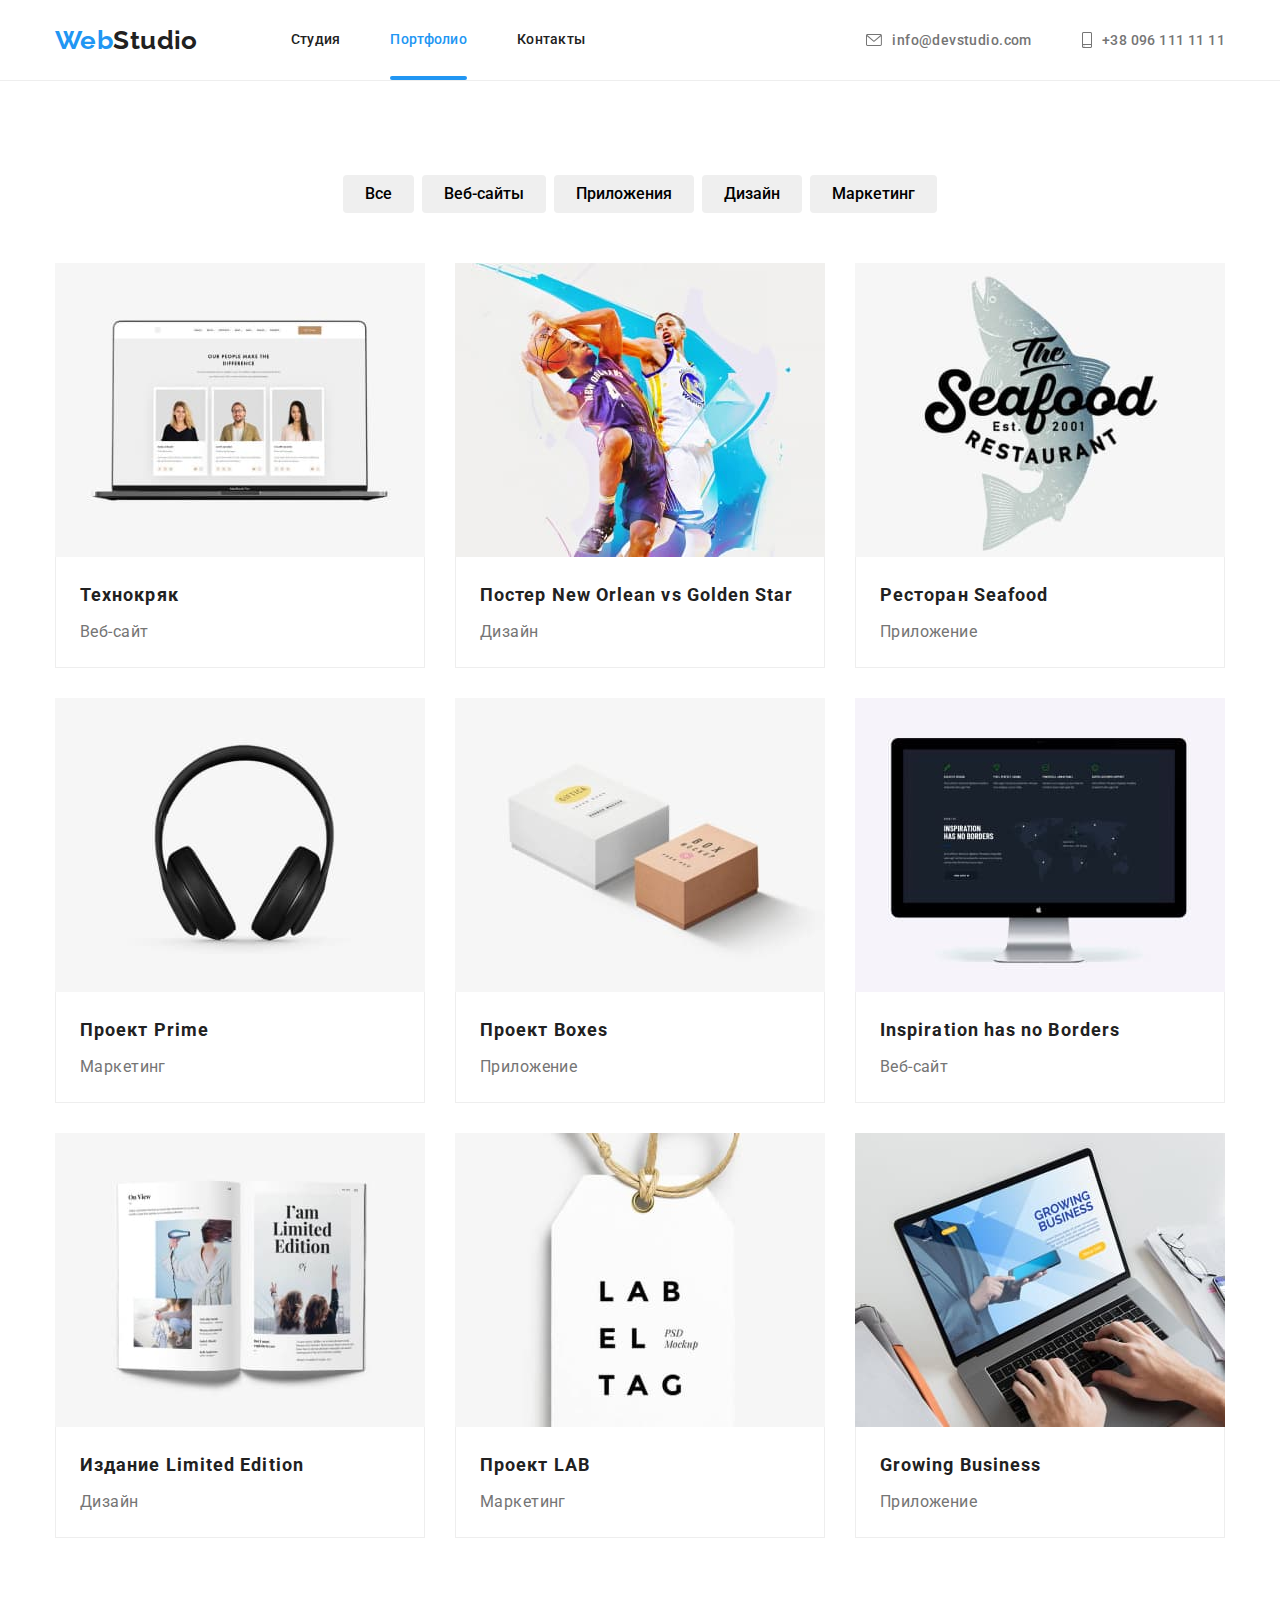
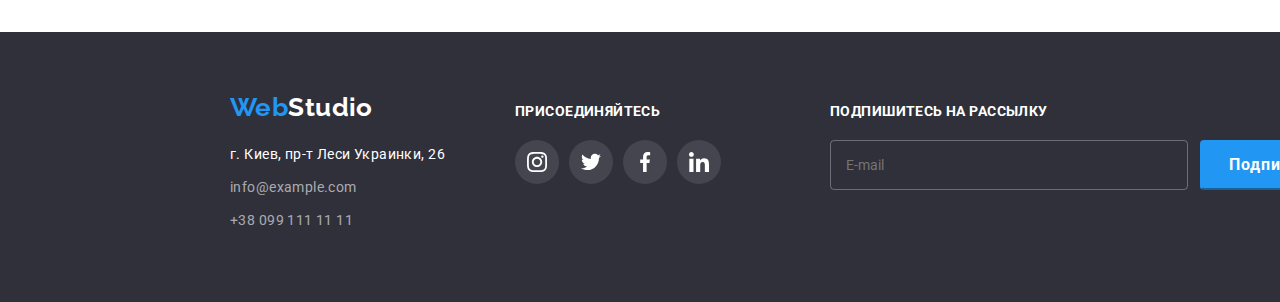
==== portfolio.html @ 6d7db330 "final version" ====
<!DOCTYPE html>
<html lang="ru">
<head>
    <meta charset="UTF-8">
    <meta http-equiv="X-UA-Compatible" content="IE=edge">
    <meta name="viewport" content="width=device-width, initial-scale=1.0">
    <link rel="preconnect" href="https://fonts.googleapis.com">
    <link rel="preconnect" href="https://fonts.gstatic.com" crossorigin>
    <link href="https://fonts.googleapis.com/css2?family=Raleway:wght@700&family=Roboto:wght@400;500;700;900&display=swap" rel="stylesheet">
    <title>Студия</title>
    <link rel="stylesheet" href="https://cdnjs.cloudflare.com/ajax/libs/modern-normalize/1.1.0/modern-normalize.css">
    <link rel="stylesheet" href="./css/styles.css"/>
</head>
<body>

    <header class="header">
        <div class="container">
            <a href="/" class="header-logo">Web<span class="header-logo2">Studio</span></a>
        <nav class="header-nav">
            <ul class="header-nav-list list">
                <li class="header-nav-item"><a href="./index.html" class="header-nav-link link">Студия</a></li>
                <li class="header-nav-item"><a href="./portfolio.html" class="header-nav-link link current">Портфолио</a></li>
                <li class="header-nav-item"><a href="" class="header-nav-link link">Контакты</a></li>
            </ul>
        </nav>

        <ul class="header-list list">
            <li class="header-contact-item"><a href="mailto:info@devstudio.com" class="header-contact link">
                <svg width="16" height="12" class="header-icon">
                    <use href="./images/symbol-defs.svg#icon-envelope"></use>
                </svg>
                info@devstudio.com</a></li>
            <li class="header-contact-item"><a href="tel:+380961111111" class="header-contact link">
                <svg width="10" height="16" class="header-icon">
                    <use href="./images/symbol-defs.svg#icon-smartphone"></use>
                </svg>
                +38 096 111 11 11</a></li>
        </ul>
    </div>
    </header>

    <main>
    <section class="portfolio section">
        <div class="container">
        <h1 class="visually-hidden">Наши работы</h1>
        <ul class="portfolio-list-btn list">
            <li class="portfolio-btn-list"><button type="button" class="portfolio-btn-item btn">Все</button></li>
            <li class="portfolio-btn-list"><button type="button" class="portfolio-btn-item btn">Веб-сайты</button></li>
            <li class="portfolio-btn-list"><button type="button" class="portfolio-btn-item btn">Приложения</button></li>
            <li class="portfolio-btn-list"><button type="button" class="portfolio-btn-item btn">Дизайн</button></li>
            <li class="portfolio-btn-list"><button type="button" class="portfolio-btn-item btn">Маркетинг</button></li>
        </ul>
        <ul class="portfolio-list-projects list">
            <li class="portfolio-item">
                <a href="" class="portfolio-link">
                    <div class="portfolio-img-wrap">
                    <img src="./images/portfolio1.jpg" alt="Экран проэкта Технокряк">
                    <div class="portfolio-overlay">
                        <p class="portfolio-overlay-content">Ресурс предлагает комплексные предложения с разным уровнем функционала и сервисов. Все это позволит посетителю получить исчерпывающие сведения о компании или частном лице.</p>
                    </div>
                    </div>
                    <div class="portfolio-description">
                    <h2 class="portfolio-list-title">Технокряк</h2>
                    <p class="portfolio-list-text">Веб-сайт</p>
                    </div>
                </a>
            </li>
            <li class="portfolio-item">
                <a href="" class="portfolio-link">
                    <div class="portfolio-img-wrap">
                    <img src="./images/portfolio2.jpg" alt="Постер">
                    <div class="portfolio-overlay">
                        <p class="portfolio-overlay-content">Ресурс предлагает комплексные предложения с разным уровнем функционала и сервисов. Все это позволит посетителю получить исчерпывающие сведения о компании или частном лице.</p>
                    </div>
                    </div>
                    <div class="portfolio-description">
                    <h2 class="portfolio-list-title">Постер New Orlean vs Golden Star</h2>
                    <p class="portfolio-list-text">Дизайн</p>
                    </div>
                </a>
            </li>
            <li class="portfolio-item">
                <a href="" class="portfolio-link">
                    <div class="portfolio-img-wrap">
                    <img src="./images/portfolio3.jpg" alt="Лого ресторана SeaFood">
                    <div class="portfolio-overlay">
                        <p class="portfolio-overlay-content">Ресурс предлагает комплексные предложения с разным уровнем функционала и сервисов. Все это позволит посетителю получить исчерпывающие сведения о компании или частном лице.</p>
                    </div>
                    </div>
                    <div class="portfolio-description">
                    <h2 class="portfolio-list-title">Ресторан Seafood</h2>
                    <p class="portfolio-list-text">Приложение</p>
                    </div>
                </a>
            </li>
            <li class="portfolio-item">
                <a href="" class="portfolio-link">
                    <div class="portfolio-img-wrap">
                    <img src="./images/portfolio4.jpg" alt="Лого проэкта Prime">
                    <div class="portfolio-overlay">
                        <p class="portfolio-overlay-content">Ресурс предлагает комплексные предложения с разным уровнем функционала и сервисов. Все это позволит посетителю получить исчерпывающие сведения о компании или частном лице.</p>
                    </div>
                    </div>
                    <div class="portfolio-description">
                    <h2 class="portfolio-list-title">Проект Prime</h2>
                    <p class="portfolio-list-text">Маркетинг</p>
                    </div>
                </a>
            </li>
            <li class="portfolio-item">
                <a href="" class="portfolio-link">
                    <div class="portfolio-img-wrap">
                    <img src="./images/portfolio5.jpg" alt="Лого проэкта Boxes">
                    <div class="portfolio-overlay">
                        <p class="portfolio-overlay-content">Ресурс предлагает комплексные предложения с разным уровнем функционала и сервисов. Все это позволит посетителю получить исчерпывающие сведения о компании или частном лице.</p>
                    </div>
                    </div>
                    <div class="portfolio-description">
                    <h2 class="portfolio-list-title">Проект Boxes</h2>
                    <p class="portfolio-list-text">Приложение</p>
                    </div>
                </a>
            </li>
            <li class="portfolio-item">
                <a href="" class="portfolio-link">
                    <div class="portfolio-img-wrap">
                    <img src="./images/portfolio6.jpg" alt="Экран сайта">
                    <div class="portfolio-overlay">
                        <p class="portfolio-overlay-content">Ресурс предлагает комплексные предложения с разным уровнем функционала и сервисов. Все это позволит посетителю получить исчерпывающие сведения о компании или частном лице.</p>
                    </div>
                    </div>
                    <div class="portfolio-description">
                    <h2 class="portfolio-list-title">Inspiration has no Borders</h2>
                    <p class="portfolio-list-text">Веб-сайт</p>
                    </div>
                </a>
            </li>
            <li class="portfolio-item">
                <a href="" class="portfolio-link">
                    <div class="portfolio-img-wrap">
                    <img src="./images/portfolio7.jpg" alt="Странийы журнала">
                    <div class="portfolio-overlay">
                        <p class="portfolio-overlay-content">Ресурс предлагает комплексные предложения с разным уровнем функционала и сервисов. Все это позволит посетителю получить исчерпывающие сведения о компании или частном лице.</p>
                    </div>
                    </div>
                    <div class="portfolio-description">
                    <h2 class="portfolio-list-title">Издание Limited Edition</h2>
                    <p class="portfolio-list-text">Дизайн</p>
                    </div>
                </a>
            </li>
            <li class="portfolio-item">
                <a href="" class="portfolio-link">
                    <div class="portfolio-img-wrap">
                    <img src="./images/portfolio8.jpg" alt="Лого проэкта LAB">
                    <div class="portfolio-overlay">
                        <p class="portfolio-overlay-content">Ресурс предлагает комплексные предложения с разным уровнем функционала и сервисов. Все это позволит посетителю получить исчерпывающие сведения о компании или частном лице.</p>
                    </div>
                    </div>
                    <div class="portfolio-description">
                    <h2 class="portfolio-list-title">Проект LAB</h2>
                    <p class="portfolio-list-text">Маркетинг</p>
                    </div>
                </a>
            </li>
            <li class="portfolio-item">
                <a href="" class="portfolio-link">
                    <div class="portfolio-img-wrap">
                    <img src="./images/portfolio9.jpg" alt="Экран приложения">
                    <div class="portfolio-overlay">
                        <p class="portfolio-overlay-content">Ресурс предлагает комплексные предложения с разным уровнем функционала и сервисов. Все это позволит посетителю получить исчерпывающие сведения о компании или частном лице.</p>
                    </div>
                    </div>
                    <div class="portfolio-description">
                    <h2 class="portfolio-list-title">Growing Business</h2>
                    <p class="portfolio-list-text">Приложение</p>
                    </div>
                </a>
            </li>
        </ul>
        </div>
    </section>
       
    </main>
    <footer class="footer">
        <div class="container footer-wrap">
            <div>
            <a href="/" class="footer-logo">Web<span class="footer-logo2">Studio</span></a>
            <address>
                <ul class="footer-list list">
                    <li class="footer-item"><a href="https://goo.gl/maps/zTZSHsierRrtgQWT7" target="_blank" rel="noopener noindex nofollow" class="footer-link address">г. Киев, пр-т Леси Украинки, 26 </a></li>
                    <li class="footer-item contact"><a href="mailto:info@example.com" class="footer-link contact">info@example.com</a></li>
                    <li class="footer-item"><a href="tel:+380991111111" class="footer-link contact">+38 099 111 11 11</a></li>
                </ul>
            </address>
            </div>

            <div class="footer-social">
            <p class="footer-title h3">Присоединяйтесь</p>
            <ul class="footer-socmed-list list ">
                <li class="footer-socmed-list-item"><a href="" class="footer-socmed-item socmed-item">
                    <svg class="socmed-icon">
                        <use href="./images/symbol-defs.svg#icon-instagram"></use>
                    </svg>
                </a></li>
                <li class="footer-socmed-list-item"><a href="" class="footer-socmed-item socmed-item">
                    <svg class="socmed-icon">
                        <use href="./images/symbol-defs.svg#icon-twitter"></use>
                    </svg>
                </a></li>
                <li class="footer-socmed-list-item"><a href="" class="footer-socmed-item socmed-item">
                    <svg class="socmed-icon">
                        <use href="./images/symbol-defs.svg#icon-facebook"></use>
                    </svg>
                </a></li>
                <li class="footer-socmed-list-item"><a href="" class="footer-socmed-item socmed-item">
                    <svg class="socmed-icon">
                        <use href="./images/symbol-defs.svg#icon-linkedin"></use>
                    </svg>
                </a></li>    
                </ul>    
            </div>

            <div class="subscription">
            <p class="footer-title h3">Подпишитесь на рассылку</p>
            <form class="subscription-form">
                <input type="email" name="user-email" placeholder="E-mail" class="user-email-inp" >
                <button type="submit" class="calltoaction-btn subscribe-btn">Подписаться
                <svg class="sub-svg"> 
                    <use href="./images/symbol-defs.svg#icon-send"></use>
                </svg>
                </button>
            </form>
            </div>
        </div>

    </footer>
</body>
</html>
---- css/styles.css ----
:root {
    --maintext-color:#212121;
    --secondtext-color:#757575;
    --accent-color:#2196F3;
    --light-text-color:#FFFFFF;
    --background-dark-color:#2F303A;
    --background-medium-color:#F5F4FA;
    --background-light-color:#E5E5E5;
    --background-main-color:#FFFFFF;
    --typical-margin:30px;
    --typical-padding:94px;
    --transition-duration:250ms;
    --transition-function: cubic-bezier(0.4, 0, 0.2, 1);

}
body{
    /* display: block; */
    font-family: Roboto, sans-serif;
    color:var(--maintext-color);
    font-size: 14px;
    letter-spacing: 0.03em;
    background: var(--background-main-color);
    }

    a {
        text-decoration:none;
    }
    h1, h2, h3, h4, p, ul {
        margin: 0;
        padding-left: 0;
    }

    img{
        display: block;
        max-width: 100%;
        height: auto;
    }

    textarea {
        resize: none;
    }

    .section {
    padding-bottom:var(--typical-padding);
    padding-top:var(--typical-padding);   

    }
    .container{
        width: 1200px;
        padding-left: 15px;
        /* border: 1px solid black; */
        padding-right: 15px;
        margin: 0 auto;
        /* display: block; */
    }

    .btn{
        font-family: inherit;
        text-align: center;
        cursor: pointer;
        border: transparent;
        border-radius: 4px;
        /* transition: background var(--transition-duration) var(--transition-function); */
        }
        
        .btn:hover,
        .btn:focus {
            background:var(--accent-color);
            color:var(--light-text-color);
            box-shadow: 0px 3px 1px rgba(0, 0, 0, 0.1), 0px 1px 2px rgba(0, 0, 0, 0.08), 0px 2px 2px rgba(0, 0, 0, 0.12);
        }
            
        *:hover{
            transition: background var(--transition-duration) var(--transition-function), color var(--transition-duration) var(--transition-function),
            box-shadow var(--transition-duration) var(--transition-function);
        }
/* -----------------------------------------HEADER------------------------------------------------------ */
.header {
/* max-width: 1600px;
height:80px;
padding-top: 24px;
padding-bottom: 25px; */
border-bottom: 1px solid #EEEEEE;

    
        }
        
.header .container{
    display: flex;
    align-items: center;
    }

    .header-nav-item {

        
    }
.header-nav-item:not(:last-child){
    margin-right: 50px;
}

/* .header-nav-link:hover  */
.header-nav-link.current::after{
content: "";
position: absolute;
bottom: 0;
display: block;
width: 100%;
height: 4px;
background-color: var(--accent-color);
border-radius: 2px;
    /* position: absolute;
    content: "";
    display: block;
background-image: url("../images/hover.svg");
background-repeat: no-repeat;
background-size: 100%;
height: 4px;
width: 100%;
margin-top: 28px; */
}

.header-contact-item:not(:last-child){
    margin-right: 50px;
}

.header-logo {
font-family: 'Raleway';
font-weight: 700;
font-size: 26px;
line-height: 1.19;
color: var(--accent-color);
}
.header-logo2 {
    color: var(--maintext-color);  
    margin-right: 93px;  
    }
.header-nav-list{
display: flex;
font-weight: 500;
line-height: 1.14;
letter-spacing: 0.02em;

}


.header-nav-link {
    color: var(--maintext-color);
    display: block;
    position: relative;
    font-weight: 500;
  font-size: 14px;
  line-height: 1.14;
  letter-spacing: 0.02em;
  padding-top: 32px;
  padding-bottom: 32px;
          }

.header-nav-link:hover, 
.header-contact:hover,
.header-nav-link:focus,
.header-contact:focus {
    color: var(--accent-color);
}

.header-nav-link.current{
color:var(--accent-color);
}

.header-list{
    display: flex;
    margin-left: auto;
}

.list{
list-style: none;
}

.header-contact {
display: flex;
align-items: center;
color: var(--secondtext-color);
font-weight: 500;
padding-top: 32px;
padding-bottom: 32px;

}

.header-icon{
    fill: currentColor;
    margin-right: 10px;
}
/* .header-contact::before{
    display: inline-flex;
    content: "";
    background-size: contain;
    background-repeat: no-repeat;
    align-items: center;
    margin-right: 10px;
    height: 30px;
    width: 30px;
} */
  /*  .header-contact-item:nth-child(1)>.header-contact::before{
    //background-image: url("../images/envelope.svg");

} 

.header-contact-item:nth-child(2)>.header-contact::before{
    background-image: url("../images/smartphone.svg");
}  */
/* ---------------------------------------------HERO------------------------------------------- */
.hero {
    background:var(--background-dark-color);
    margin: 0 auto;
    max-width: 1600px;
    background-image: linear-gradient(to right, rgba(47, 48, 58, 0.4),rgba(47, 48, 58, 0.4)), url(../images/hero-img.jpg);
    background-repeat: no-repeat;
    background-size: cover;
    padding: 200px 0;
    }

.hero .container{
    justify-content: center;
    }

.hero-title{
font-weight: 900;
font-size: 44px;
line-height: 1,36;
text-align: center;
letter-spacing: 0.06em;
text-transform: uppercase;
color: var(--light-text-color);
margin-bottom: var(--typical-margin);
}

.calltoaction-btn {
display: flex;
min-width: 200px;
height: 50px;
border-radius: 4px;
background: var(--accent-color);
font-family: inherit;
font-weight: 700;
font-size: 16px;
line-height: 1.88;
letter-spacing: 0.06em;
align-items: center;
justify-content: center;
color: var(--light-text-color);
margin: auto;
border-color: var(--accent-color);

}


.hero-btn:hover{
    background: var(--background-medium-color);
    color: var(--maintext-color);
}
/* -----------------------------------------------ADVANTAGES---------------------------------------------- */

.visually-hidden {
    clip: rect(0 0 0 0);
    clip-path: inset(50%);
    height: 1px;
    overflow: hidden;
    position: absolute;
    white-space: nowrap;
    width: 1px;
    }

.advantages-list{
    display: flex;
}

.advantages-item:not(:first-child){
    margin-left: 30px;
}

.h3{
    font-weight: 700;
    font-size: 14px;
    line-height: 1.14;
    text-transform: uppercase;
    margin-bottom: 10px;
}
.advantages-list-headers{

}

.advantages-list-text{
    max-width: 270px;
line-height: 1.71;
color: var(--secondtext-color);
}

.advantages-icon{
width: 270px;
height: 120px;
margin-bottom: var(--typical-margin);
}

.whatwedo{
    padding-top: 0;
    }

.whatwedo-list{
    display: flex;
}

.whatwedo-item {
    position: relative;
}

.whatwedo-item:not(:first-child) {
    margin-left: var(--typical-margin);
}

.whatwedo-item-title {
    position: absolute;
    display: flex;
    text-align: center;
    
    align-items: center;
    justify-content: center;
    margin-bottom: 0;
    bottom: 0;
    width: 100%;
    height: 70px;
    color: var(--light-text-color);
    background-color: rgba(47, 48, 58, 0.8);
    
}
    
    
.team{
background: var(--background-medium-color);
}

.basic-title{
font-size: 36px;
line-height: 1.17;
text-align: center;
margin-bottom: 50px;
letter-spacing: 0.03em;
}
.team-list{
    display: flex;
    flex-basis: calc((100%-120px)/4);
}

.team-list-item {
background: #FFFFFF;
box-shadow: 0px 1px 3px rgba(0, 0, 0, 0.12), 0px 1px 1px rgba(0, 0, 0, 0.14), 0px 2px 1px rgba(0, 0, 0, 0.2);
border-radius: 0px 0px 4px 4px;
max-width: 270px;

}

.team-list-item:not(:first-child){
margin-left: var(--typical-margin);
}

.team-socmed-list-item:not(:first-child){
margin-left: 10px;
}

.team-description{
    /* margin-bottom: var(--typical-margin); */
    }

.team-desctiption-text{
    padding: 30px 32px;

}
.team-list-photo {
    /* margin-bottom: var(--typical-margin); */
}

.team-list-header{
font-weight: 500;
font-size: 16px;
line-height: 1.19;
text-align: center;
margin-bottom: 10px;
}

.team-list-text{
    font-size: 16px;
    line-height: 1.19;
    text-align: center;
    color:var(--secondtext-color);
    margin-bottom: 16px;
}

.team-socmed-list{
    display: flex;
    /* margin-bottom: 30px; */
}

.socmed-item{
    display: flex;
    height: 44px;
    width: 44px;
    background-position: center;
    border-radius: 50%;
    justify-content: center;
    align-items: center;
    color:#AFB1B8;
        
}
.team-socmed-item{
    background-color: var(--background-main-color);
    
}

.socmed-icon{
    width: 20px;
    height: 20px;
    fill: currentColor;
}
.team-socmed-item:not(:first-child) {
margin-left: 10px;}

.team-socmed-item:hover{
    color: var(--light-text-color);
    background-color: var(--accent-color);
}
/* -----------------------CLIENTS------------------------- */
.clients-list{
display: flex;
}

.clients-item:not(:first-child){
margin-left: var(--typical-margin);
}

.clients-link{
display: flex;
width: 170px;
height: 92px;
border: 1px solid #AFB1B8;
box-sizing: border-box;
border-radius: 4px;
color: #AFB1B8;
justify-content: center;
}


.clients-icon{
align-self: center;    
fill:currentColor;
/* height: 40px; */
}

.clients-link:hover{
    color: var(--accent-color);
    border: 1px solid var(--accent-color);
}

.footer .container{
    display: flex;
    
    }
.footer{
    background: var(--background-dark-color);
    padding: 60px 215px;
 }

.footer-wrap{
    display: flex;
    /* justify-content: space-between; */
    align-items: baseline;
}


.footer-title{
    color: var(--light-text-color);
    margin-bottom: 20px;
    display: block;
}

.footer-item:nth-child(3){
margin-bottom: 0;
}


.user-email-inp {
display: block;
width: 358px;
Height: 50px;
border: 1px solid rgba(255, 255, 255, 0.3);
border-radius: 4px;    
background-color: transparent;
padding: 15px;
color: var(--light-text-color);
}

.footer-social{
    margin-left: 70px;
}
.footer-socmed-list{
    display: flex;
}

.footer-socmed-list-item:not(:first-child){
margin-left: 10px;
}

.footer-socmed-item{
    background-color: rgba(255, 255, 255, 0.1);
color: var(--light-text-color);
}
.footer-socmed-item:hover,
.footer-socmed-item:focus{
background-color: var(--accent-color);
}

.footer-socmed-icon{
 fill: currentColor;
/* background-color: rgba(255, 255, 255, 0.1); */
}

.footer-logo{
font-family: 'Raleway';
display: block;
font-weight: 700;
font-size: 26px;
line-height: 1.19;
color: var(--accent-color);
margin-bottom: 20px;
}
.footer-logo2{
    font-family: 'Raleway';
    font-weight: 700;
    font-size: 26px;
    line-height: 1.19;
    color: var(--background-main-color);    
}

.footer-link {
font-style: normal;
display: block;
font-weight: 400;
line-height: 1.71;
margin-bottom: 9px;
}


.footer-link.address {
color: var(--light-text-color);
}

.footer-link.contact{
color: rgba(255, 255, 255, 0.6);
}

.footer-link:hover,
.footer-link:focus {
color: var(--accent-color);
}

.subscription{
    margin-left: auto;
}
.subscription-form{
display: flex;
align-items: baseline;
}

.subscribe-btn{
    margin-left: 12px;
}

.sub-svg{
    display: inline-block;
    height: 24px;
    width: 24px;
    margin-left: 10px;
    
}
/* .subscribe-btn::after {
    content: '';
    width: 24px;
    height: 24px;
    margin-left: 10px;
    background-image: url("../images/send.svg");
}
 */
.portfolio-list-btn{
    display: flex;
    justify-content: center;
    margin-bottom: 50px;
}

.portfolio-list-projects{
display: flex;
flex-wrap: wrap;
margin-left: -30px;
margin-bottom: -30px;
}

.portfolio-item{
    margin-left: var(--typical-margin);
    margin-bottom: var(--typical-margin);
    flex-basis: calc((100% - 90px) / 3);
    }

.portfolio-item:hover{
    
}   

.portfolio-img-wrap{
    position: relative;
    overflow: hidden;
    /* padding: 63px 24px; */
    }

    .portfolio-overlay-content{
        padding: 63px 24px;
        Font-size: 18px;
        Line-height: 1.56;
        color: var(--light-text-color);
        /* Align: Left */
        /* Vertical align: Top */
        Letter spacing: 3%;
    }
    
.portfolio-overlay {
position: absolute;
background-color: var(--accent-color);
width: 100%;
height: 100%;
transform: translateY(0);
transition: transform var(--transition-duration) var(--transition-function);
}


.portfolio-link:hover .portfolio-overlay{
transform: translateY(-100%);
}

.portfolio-list-title {
font-size: 18px;
line-height: 2;
letter-spacing: 0.06em;
color: var(--maintext-color);
margin-bottom: 4px;
}

.portfolio-list-text{
font-weight: 400;
font-size: 16px;
line-height: 1.88;
color:var(--secondtext-color);
}

.portfolio-description{
    padding: ;
    box-sizing: border-box;
    padding: 20px 24px;
    border-left: 1px solid #EEEEEE;
    border-right: 1px solid #EEEEEE;;
    border-bottom: 1px solid #EEEEEE;;
}
 .portfolio-link{
    text-decoration:none;
    
} 

.portfolio-link:hover{
    display: block;
    box-shadow: 0px 1px 1px rgba(0, 0, 0, 0.12), 0px 4px 4px rgba(0, 0, 0, 0.06), 1px 4px 6px rgba(0, 0, 0, 0.16);
    
}

.portfolio-btn-item {
display: flex;    
height: 38px;
padding: 6px 22px;
font-weight: 500;
font-size: 16px;
line-height: 1.63;
}

.portfolio-btn-list:not(:first-child){
    margin-left: 8px;
}

.backdrop {
    position: fixed;
    top: 0;
    left: 0;
    background-color: rgba(0, 0, 0, 0.2);
    width: 100%;
    height: 100%;
    transition: opacity var(--transition-duration) var(--transition-function), visibility var(--transition-duration) var(--transition-function);
    /* transition: opacity var(--transition-duration) var(--transition-function); */
}


.modal{
padding: 40px;
position: absolute;
top: 50%;
left: 50%;
transform: translate(-50%, -50%);
width: 528px;
min-height: 581px;
background-color: var(--background-main-color);
border-radius: 4px;
}

.application{
    
}

.application-title{
font-weight: 700;
font-size: 20px;
line-height: 1.15;
text-align: center;
letter-spacing: 0.03em;
color: var(--maintext-color);
margin-bottom: 12px;
}

.form-field{
/* outline: 1px solid teal; */
position: relative;
}

.form-field:not(:last-child){
    margin-bottom: 10px;
}

.form-field:nth-child(4) {
    margin-bottom: 20px;
}

.form-field:nth-child(5){
margin-bottom: 30px;}

.application-comment{
outline: none;
display: block;    
width: 100%;
height: 120px;
margin-top: 4px;
border: 1px solid rgba(33, 33, 33, 0.2);
border-radius: 4px;
padding: 12px 16px;
transition: border-color var(--transition-duration) var(--transition-function);
}

.application-input-title{
    display: flex;
    flex-direction: column;
    font-weight: 400;
font-size: 12px;
line-height: 1.17;
letter-spacing: 0.01em;
color: var(--secondtext-color);    
}


.application-input-title:hover .app-svg{
    fill: var(--accent-color);
}

.application-input-title:hover .application-input{
    border-color: var(--accent-color);
}

.form-field:focus-within .app-svg{
    fill: var(--accent-color);
}

.form-field:focus-within > .application-input{
    border-color: var(--accent-color);
}

.application-input:focus-visible{
    border-color: var(--accent-color);
}

.application-input-title:hover .application-comment{
    border-color: var(--accent-color);
    
}

.application-input{
    outline: none;
    margin-top: 4px;
    width: 100%;
    padding: 15px 15px 15px 35px;
    /* height: 40px; */
    border: 1px solid rgba(33, 33, 33, 0.2);
    border-radius: 4px;
    transition: border-color var(--transition-duration) var(--transition-function);
    }

    .application label{
    /* margin-bottom: 4px; */
}

.check-label{
    font-weight: 400;
    font-size: 14px;
    line-height: 1.71;
    letter-spacing: 0.03em;
    color: var(--secondtext-color);
    display: flex;
    align-items: baseline;
    justify-content: center;
}

/* .check-label::before{
    content: '';
    width: 16px;
    height: 15px;
    border: 2px solid var(--maintext-color);
    border-radius: 2px;
    margin-right: 5px;
}

.input-check:checked +.check-label::before{
    background-color: var(--accent-color);
    border-color: var(--accent-color);
    background-image: url('../images/check.svg');
    background-repeat: no-repeat;
    background-position: center;
}
 */
.app-svg{
    position: absolute;
    bottom: 14px;
    left: 15px;
    height: 18px;
    width: 18px;
    fill: var(--maintext-color);
    transition: fill var(--transition-duration) var(--transition-function);
}

.check-label{

}

.check-svg{
    width: 16px;
    height: 15px;
    border: 2px solid var(--maintext-color);
    border-radius: 2px;
    margin-right: 5px;
    fill: transparent;
}

.input-check:checked +.check-label svg{
    background-color: var(--accent-color);
    border-color: var(--accent-color);
    fill: var(--light-text-color);
}

.appl-btn{
    border: none;
}

.backdrop.is-hidden {
    visibility:hidden;
    opacity: 0;
    pointer-events: none;
}

.modal-close-btn {
    position: absolute;
    right: 8px;
    top: 8px;
    width: 30px;
    height: 30px;
    border-radius: 50%;
    border: 1px solid rgba(0, 0, 0, 0.1);
    background-color: transparent;
    padding: 9px 10px;
    /* background-image: url("../images/symbol-defs.svg#icon-close-black"); */

}

.policy-link{
    color: var(--accent-color);
    text-decoration:underline;
}
.modal-close-btn-img {
    position: absolute;
    height: 18px;
    width: 18px;
    top: 50%;
    left: 50%;
    transform: translate(-50%, -50%);
    transition: fill var(--transition-duration) var(--transition-function);
    }

.modal-close-btn-img:hover{
    fill: var(--accent-color);
}
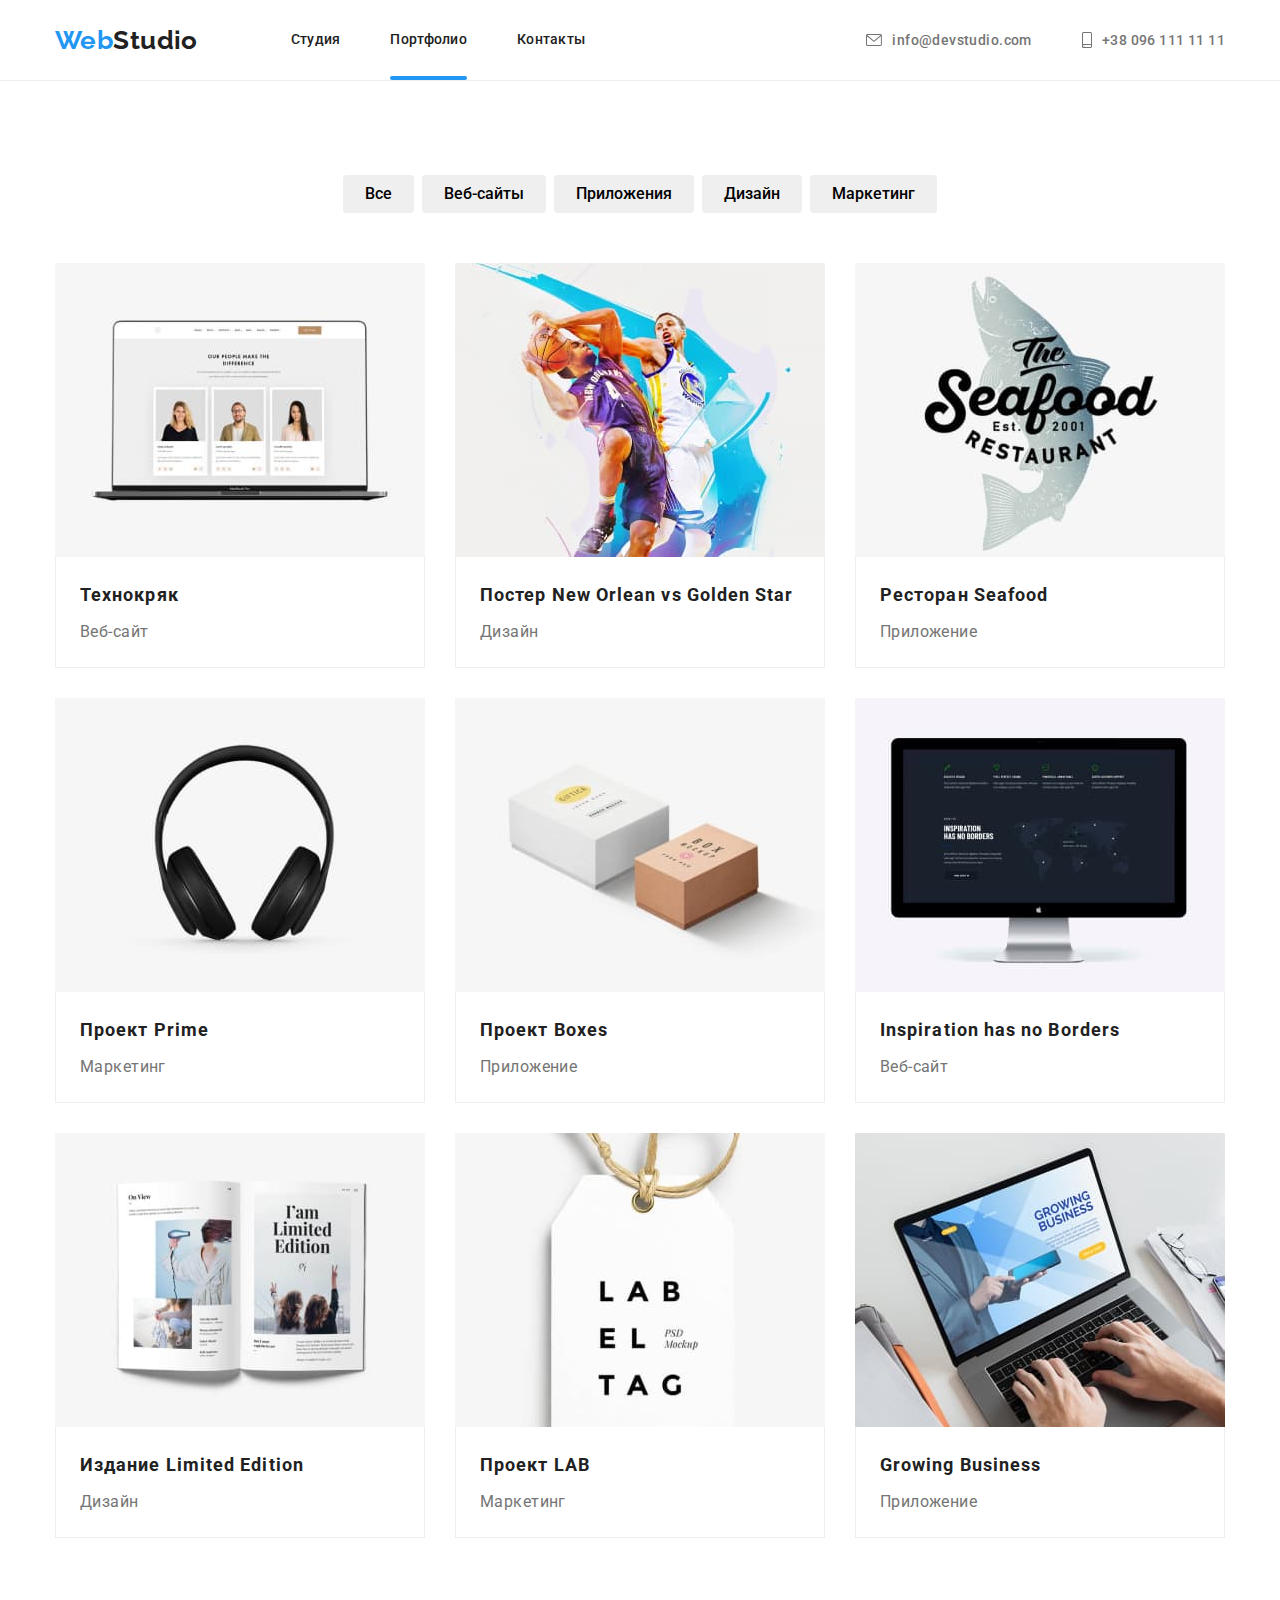
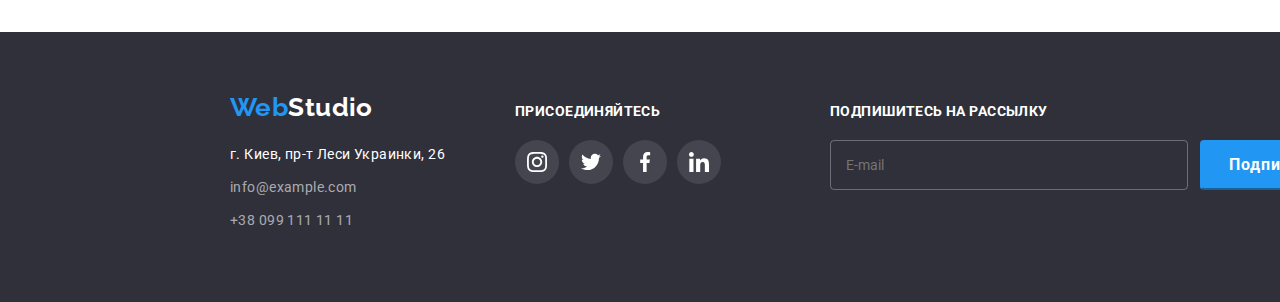
==== commit 366d747c: "bem done" ====
--- a/portfolio.html
+++ b/portfolio.html
@@ -15,23 +15,23 @@
 
     <header class="header">
         <div class="container">
-            <a href="/" class="header-logo">Web<span class="header-logo2">Studio</span></a>
-        <nav class="header-nav">
-            <ul class="header-nav-list list">
-                <li class="header-nav-item"><a href="./index.html" class="header-nav-link link">Студия</a></li>
-                <li class="header-nav-item"><a href="./portfolio.html" class="header-nav-link link current">Портфолио</a></li>
-                <li class="header-nav-item"><a href="" class="header-nav-link link">Контакты</a></li>
+            <a href="/" class="logo-web">Web<span class="logo-studio header__logo-studio">Studio</span></a>
+        <nav>
+            <ul class="header__nav list">
+                <li class="header__nav-item"><a href="./index.html" class="header__nav-link link">Студия</a></li>
+                <li class="header__nav-item"><a href="./portfolio.html" class="header__nav-link link header__nav-link--active">Портфолио</a></li>
+                <li class="header__nav-item"><a href="/" class="header__nav-link link">Контакты</a></li>
             </ul>
         </nav>
 
-        <ul class="header-list list">
-            <li class="header-contact-item"><a href="mailto:info@devstudio.com" class="header-contact link">
-                <svg width="16" height="12" class="header-icon">
+        <ul class="header__contacts list">
+            <li class="header__contact"><a href="mailto:info@devstudio.com" class="header__contact-link link">
+                <svg width="16" height="12" class="header__contact-icon">
                     <use href="./images/symbol-defs.svg#icon-envelope"></use>
                 </svg>
                 info@devstudio.com</a></li>
-            <li class="header-contact-item"><a href="tel:+380961111111" class="header-contact link">
-                <svg width="10" height="16" class="header-icon">
+            <li class="header__contact"><a href="tel:+380961111111" class="header__contact-link link">
+                <svg width="10" height="16" class="header__contact-icon">
                     <use href="./images/symbol-defs.svg#icon-smartphone"></use>
                 </svg>
                 +38 096 111 11 11</a></li>
@@ -182,58 +182,59 @@
     </section>
        
     </main>
-    <footer class="footer">
-        <div class="container footer-wrap">
-            <div>
-            <a href="/" class="footer-logo">Web<span class="footer-logo2">Studio</span></a>
-            <address>
-                <ul class="footer-list list">
-                    <li class="footer-item"><a href="https://goo.gl/maps/zTZSHsierRrtgQWT7" target="_blank" rel="noopener noindex nofollow" class="footer-link address">г. Киев, пр-т Леси Украинки, 26 </a></li>
-                    <li class="footer-item contact"><a href="mailto:info@example.com" class="footer-link contact">info@example.com</a></li>
-                    <li class="footer-item"><a href="tel:+380991111111" class="footer-link contact">+38 099 111 11 11</a></li>
-                </ul>
-            </address>
+
+   <footer class="footer">
+            <div class="container footer__wrap">
+                <div class="footer__contacts">
+                <a href="/" class="logo-web footer__logo-web">Web<span class="logo-studio footer__logo-studio">Studio</span></a>
+                <address>
+                    <ul class="list">
+                        <li class="footer__contact-item"><a href="https://goo.gl/maps/zTZSHsierRrtgQWT7" target="_blank" rel="noopener noindex nofollow" class="footer__contact-link footer__contact-link--address">г. Киев, пр-т Леси Украинки, 26 </a></li>
+                        <li class="footer__contact-item"><a href="mailto:info@example.com" class="footer__contact-link footer__contact-link--contact">info@example.com</a></li>
+                        <li class="footer__contact-item"><a href="tel:+380991111111" class="footer__contact-link footer__contact-link--contact">+38 099 111 11 11</a></li>
+                    </ul>
+                </address>
+                </div>
+
+                <div class="footer__social">
+                <p class="footer__title h3">Присоединяйтесь</p>
+                <ul class="footer__social-list list ">
+                    <li class="footer__social-item"><a href="" class="social-link footer__social-link">
+                        <svg class="social-icon">
+                            <use href="./images/symbol-defs.svg#icon-instagram"></use>
+                        </svg>
+                    </a></li>
+                    <li class="footer__social-item"><a href="" class="social-link footer__social-link">
+                        <svg class="social-icon">
+                            <use href="./images/symbol-defs.svg#icon-twitter"></use>
+                        </svg>
+                    </a></li>
+                    <li class="footer__social-item"><a href="" class="social-link footer__social-link">
+                        <svg class="social-icon">
+                            <use href="./images/symbol-defs.svg#icon-facebook"></use>
+                        </svg>
+                    </a></li>
+                    <li class="footer__social-item"><a href="" class="social-link footer__social-link">
+                        <svg class="social-icon">
+                            <use href="./images/symbol-defs.svg#icon-linkedin"></use>
+                        </svg>
+                    </a></li>    
+                    </ul>    
+                </div>
+
+                <div class="subscription">
+                <p class="footer__title h3">Подпишитесь на рассылку</p>
+                <form class="subscription__form">
+                    <input type="email" name="user-email" placeholder="E-mail" class="subscription__inp" >
+                    <button type="submit" class="calltoaction-btn subscription__btn">Подписаться
+                    <svg class="subscription__svg"> 
+                        <use href="./images/symbol-defs.svg#icon-send"></use>
+                    </svg>
+                    </button>
+                </form>
+                </div>
             </div>
 
-            <div class="footer-social">
-            <p class="footer-title h3">Присоединяйтесь</p>
-            <ul class="footer-socmed-list list ">
-                <li class="footer-socmed-list-item"><a href="" class="footer-socmed-item socmed-item">
-                    <svg class="socmed-icon">
-                        <use href="./images/symbol-defs.svg#icon-instagram"></use>
-                    </svg>
-                </a></li>
-                <li class="footer-socmed-list-item"><a href="" class="footer-socmed-item socmed-item">
-                    <svg class="socmed-icon">
-                        <use href="./images/symbol-defs.svg#icon-twitter"></use>
-                    </svg>
-                </a></li>
-                <li class="footer-socmed-list-item"><a href="" class="footer-socmed-item socmed-item">
-                    <svg class="socmed-icon">
-                        <use href="./images/symbol-defs.svg#icon-facebook"></use>
-                    </svg>
-                </a></li>
-                <li class="footer-socmed-list-item"><a href="" class="footer-socmed-item socmed-item">
-                    <svg class="socmed-icon">
-                        <use href="./images/symbol-defs.svg#icon-linkedin"></use>
-                    </svg>
-                </a></li>    
-                </ul>    
-            </div>
-
-            <div class="subscription">
-            <p class="footer-title h3">Подпишитесь на рассылку</p>
-            <form class="subscription-form">
-                <input type="email" name="user-email" placeholder="E-mail" class="user-email-inp" >
-                <button type="submit" class="calltoaction-btn subscribe-btn">Подписаться
-                <svg class="sub-svg"> 
-                    <use href="./images/symbol-defs.svg#icon-send"></use>
-                </svg>
-                </button>
-            </form>
-            </div>
-        </div>
-
-    </footer>
+        </footer>
 </body>
 </html>--- a/css/styles.css
+++ b/css/styles.css
@@ -91,16 +91,11 @@
     align-items: center;
     }
 
-    .header-nav-item {
-
-        
-    }
-.header-nav-item:not(:last-child){
+.header__nav-item:not(:last-child){
     margin-right: 50px;
 }
 
-/* .header-nav-link:hover  */
-.header-nav-link.current::after{
+.header__nav-link--active::after{
 content: "";
 position: absolute;
 bottom: 0;
@@ -120,22 +115,24 @@
 margin-top: 28px; */
 }
 
-.header-contact-item:not(:last-child){
+.header__contact:not(:last-child){
     margin-right: 50px;
 }
 
-.header-logo {
-font-family: 'Raleway';
-font-weight: 700;
-font-size: 26px;
-line-height: 1.19;
-color: var(--accent-color);
-}
-.header-logo2 {
+.logo-web {
+    display: block;
+    font-family: 'Raleway';
+    font-weight: 700;
+    font-size: 26px;
+    line-height: 1.19;
+    color: var(--accent-color);
+    }
+    
+.header__logo-studio {
     color: var(--maintext-color);  
     margin-right: 93px;  
     }
-.header-nav-list{
+.header__nav{
 display: flex;
 font-weight: 500;
 line-height: 1.14;
@@ -144,7 +141,7 @@
 }
 
 
-.header-nav-link {
+.header__nav-link {
     color: var(--maintext-color);
     display: block;
     position: relative;
@@ -156,18 +153,21 @@
   padding-bottom: 32px;
           }
 
-.header-nav-link:hover, 
-.header-contact:hover,
-.header-nav-link:focus,
-.header-contact:focus {
+.header__nav-link:hover, 
+.header__contact-link:hover,
+.header__nav-link:focus,
+.header__contact-link:focus {
     color: var(--accent-color);
 }
 
-.header-nav-link.current{
+.header__nav-link__active{
+    color:var(--accent-color);    
+}
+/* .header__nav-link.current{
 color:var(--accent-color);
 }
-
-.header-list{
+ */
+.header__contacts {
     display: flex;
     margin-left: auto;
 }
@@ -176,7 +176,7 @@
 list-style: none;
 }
 
-.header-contact {
+.header__contact-link {
 display: flex;
 align-items: center;
 color: var(--secondtext-color);
@@ -186,11 +186,11 @@
 
 }
 
-.header-icon{
+.header__contact-icon{
     fill: currentColor;
     margin-right: 10px;
 }
-/* .header-contact::before{
+/* .header__contact-link::before{
     display: inline-flex;
     content: "";
     background-size: contain;
@@ -200,12 +200,12 @@
     height: 30px;
     width: 30px;
 } */
-  /*  .header-contact-item:nth-child(1)>.header-contact::before{
+  /*  .header-contact:nth-child(1)>.header__contact-link::before{
     //background-image: url("../images/envelope.svg");
 
 } 
 
-.header-contact-item:nth-child(2)>.header-contact::before{
+.header-contact:nth-child(2)>.header__contact-link::before{
     background-image: url("../images/smartphone.svg");
 }  */
 /* ---------------------------------------------HERO------------------------------------------- */
@@ -399,7 +399,7 @@
     /* margin-bottom: 30px; */
 }
 
-.socmed-item{
+.social-link{
     display: flex;
     height: 44px;
     width: 44px;
@@ -415,7 +415,7 @@
     
 }
 
-.socmed-icon{
+.social-icon{
     width: 20px;
     height: 20px;
     fill: currentColor;
@@ -468,25 +468,26 @@
     padding: 60px 215px;
  }
 
-.footer-wrap{
+.footer__wrap{
     display: flex;
     /* justify-content: space-between; */
     align-items: baseline;
 }
 
 
-.footer-title{
+.footer__title{
     color: var(--light-text-color);
     margin-bottom: 20px;
     display: block;
 }
 
-.footer-item:nth-child(3){
+.footer__contact-item:nth-child(3){
 margin-bottom: 0;
 }
 
 
-.user-email-inp {
+.subscription__inp {
+outline: none;
 display: block;
 width: 358px;
 Height: 50px;
@@ -497,23 +498,24 @@
 color: var(--light-text-color);
 }
 
-.footer-social{
+.footer__social{
     margin-left: 70px;
 }
-.footer-socmed-list{
-    display: flex;
-}
-
-.footer-socmed-list-item:not(:first-child){
+.footer__social-list{
+    display: flex;
+}
+
+.footer__social-item:not(:first-child){
 margin-left: 10px;
 }
 
-.footer-socmed-item{
-    background-color: rgba(255, 255, 255, 0.1);
+.footer__social-link{
+background-color: rgba(255, 255, 255, 0.1);
 color: var(--light-text-color);
 }
-.footer-socmed-item:hover,
-.footer-socmed-item:focus{
+
+.footer__social-link:hover,
+.footer__social-link:focus{
 background-color: var(--accent-color);
 }
 
@@ -522,24 +524,15 @@
 /* background-color: rgba(255, 255, 255, 0.1); */
 }
 
-.footer-logo{
-font-family: 'Raleway';
-display: block;
-font-weight: 700;
-font-size: 26px;
-line-height: 1.19;
-color: var(--accent-color);
+.footer__logo-web{
 margin-bottom: 20px;
 }
-.footer-logo2{
-    font-family: 'Raleway';
-    font-weight: 700;
-    font-size: 26px;
-    line-height: 1.19;
+
+.footer__logo-studio{
     color: var(--background-main-color);    
 }
 
-.footer-link {
+.footer__contact-link {
 font-style: normal;
 display: block;
 font-weight: 400;
@@ -548,32 +541,32 @@
 }
 
 
-.footer-link.address {
+.footer__contact-link--address {
 color: var(--light-text-color);
 }
 
-.footer-link.contact{
+.footer__contact-link--contact{
 color: rgba(255, 255, 255, 0.6);
 }
 
-.footer-link:hover,
-.footer-link:focus {
+.footer__contact-link:hover,
+.footer__contact-link:focus {
 color: var(--accent-color);
 }
 
 .subscription{
     margin-left: auto;
 }
-.subscription-form{
+.subscription__form{
 display: flex;
 align-items: baseline;
 }
 
-.subscribe-btn{
+.subscription__btn {
     margin-left: 12px;
 }
 
-.sub-svg{
+.subscription__svg{
     display: inline-block;
     height: 24px;
     width: 24px;
@@ -607,9 +600,6 @@
     flex-basis: calc((100% - 90px) / 3);
     }
 
-.portfolio-item:hover{
-    
-}   
 
 .portfolio-img-wrap{
     position: relative;
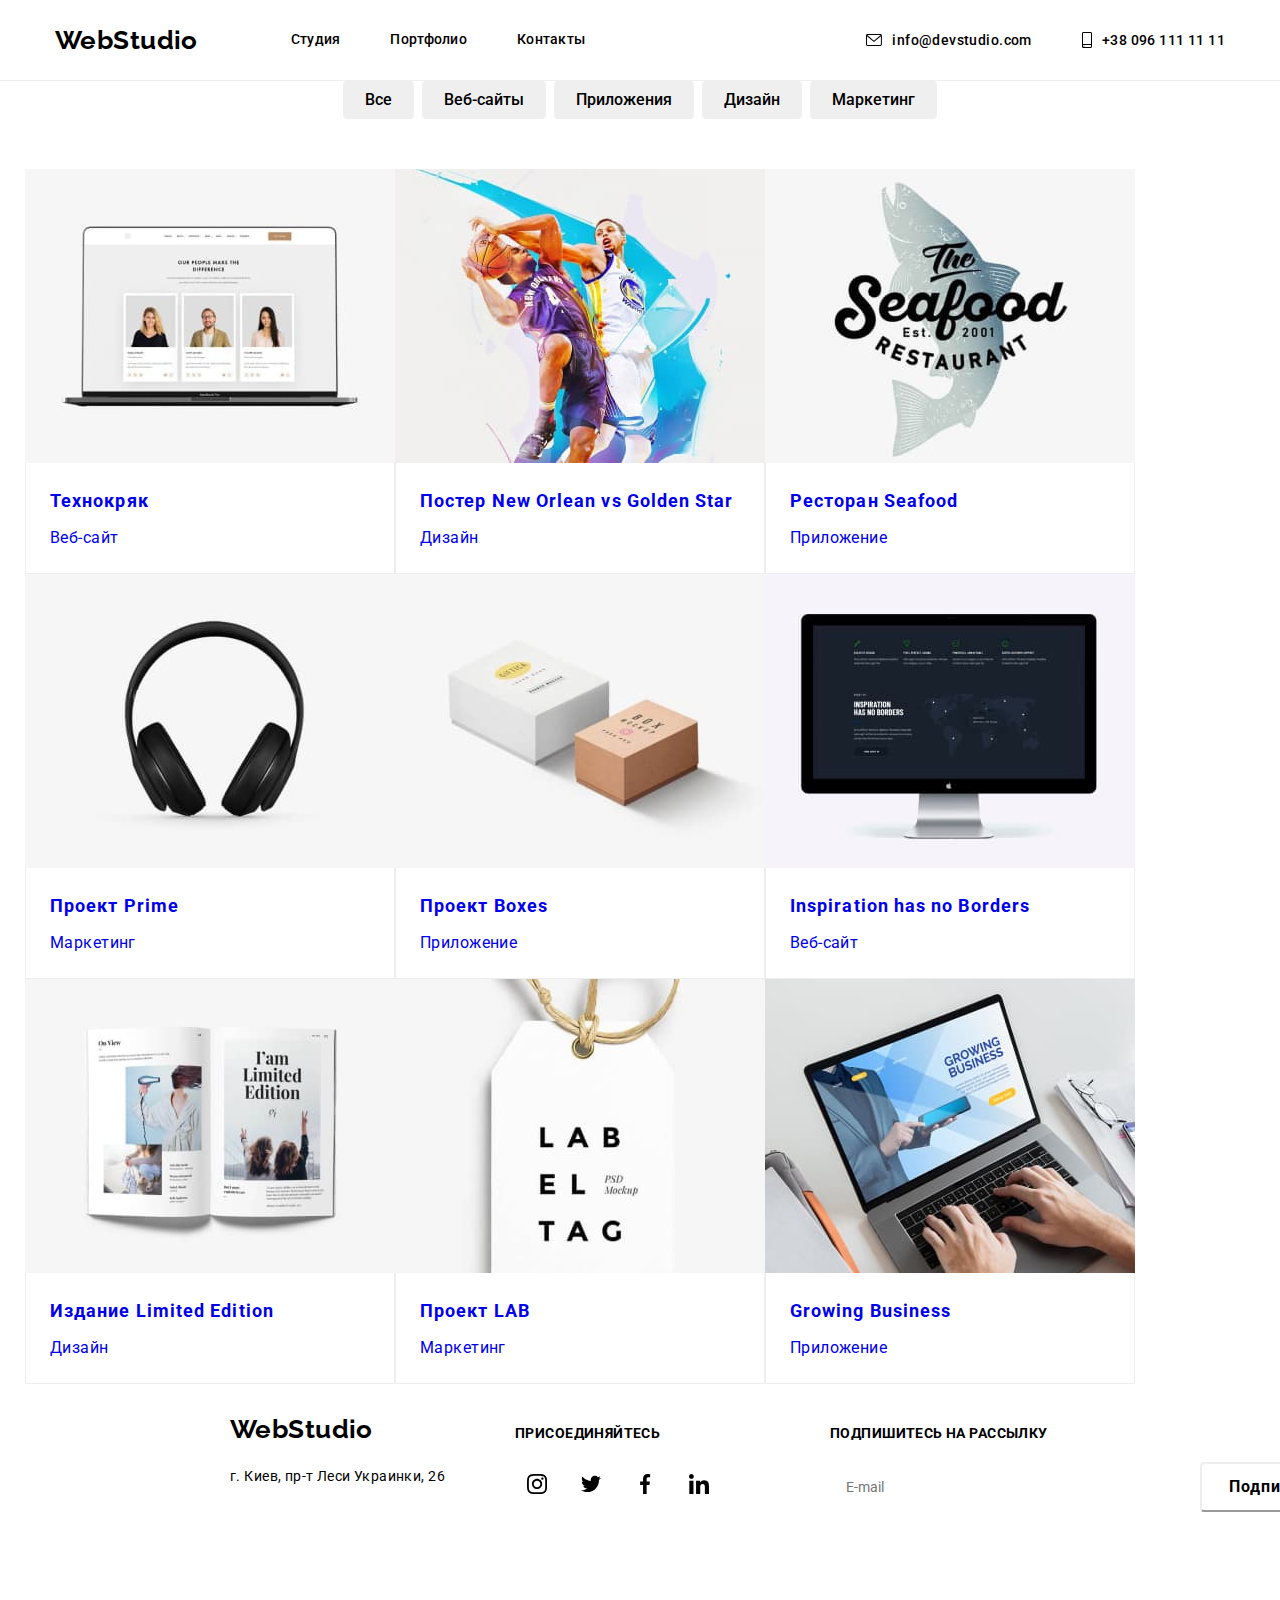
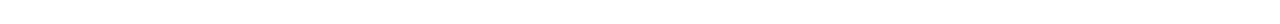
==== commit 4032b096: "1st step saas" ====
--- a/portfolio.html
+++ b/portfolio.html
@@ -10,6 +10,7 @@
     <title>Студия</title>
     <link rel="stylesheet" href="https://cdnjs.cloudflare.com/ajax/libs/modern-normalize/1.1.0/modern-normalize.css">
     <link rel="stylesheet" href="./css/styles.css"/>
+    <link rel="stylesheet" href="./sass/main.min.css">
 </head>
 <body>
 
--- a/css/styles.css
+++ b/css/styles.css
@@ -1,5 +1,4 @@
-   
-:root {
+/* :root {
     --maintext-color:#212121;
     --secondtext-color:#757575;
     --accent-color:#2196F3;
@@ -12,8 +11,25 @@
     --typical-padding:94px;
     --transition-duration:250ms;
     --transition-function: cubic-bezier(0.4, 0, 0.2, 1);
-
-}
+} */
+a {
+    text-decoration:none;
+}
+h1, h2, h3, h4, p, ul {
+    margin: 0;
+    padding-left: 0;
+}
+
+img{
+    display: block;
+    max-width: 100%;
+    height: auto;
+}
+
+textarea {
+    resize: none;
+}
+
 body{
     /* display: block; */
     font-family: Roboto, sans-serif;
@@ -23,23 +39,6 @@
     background: var(--background-main-color);
     }
 
-    a {
-        text-decoration:none;
-    }
-    h1, h2, h3, h4, p, ul {
-        margin: 0;
-        padding-left: 0;
-    }
-
-    img{
-        display: block;
-        max-width: 100%;
-        height: auto;
-    }
-
-    textarea {
-        resize: none;
-    }
 
     .section {
     padding-bottom:var(--typical-padding);
@@ -366,10 +365,6 @@
 margin-left: 10px;
 }
 
-.team-description{
-    /* margin-bottom: var(--typical-margin); */
-    }
-
 .team-desctiption-text{
     padding: 30px 32px;
 
@@ -612,9 +607,7 @@
         Font-size: 18px;
         Line-height: 1.56;
         color: var(--light-text-color);
-        /* Align: Left */
-        /* Vertical align: Top */
-        Letter spacing: 3%;
+        Letter spacing: 0.03;
     }
     
 .portfolio-overlay {
@@ -647,7 +640,7 @@
 }
 
 .portfolio-description{
-    padding: ;
+    padding: 0;
     box-sizing: border-box;
     padding: 20px 24px;
     border-left: 1px solid #EEEEEE;
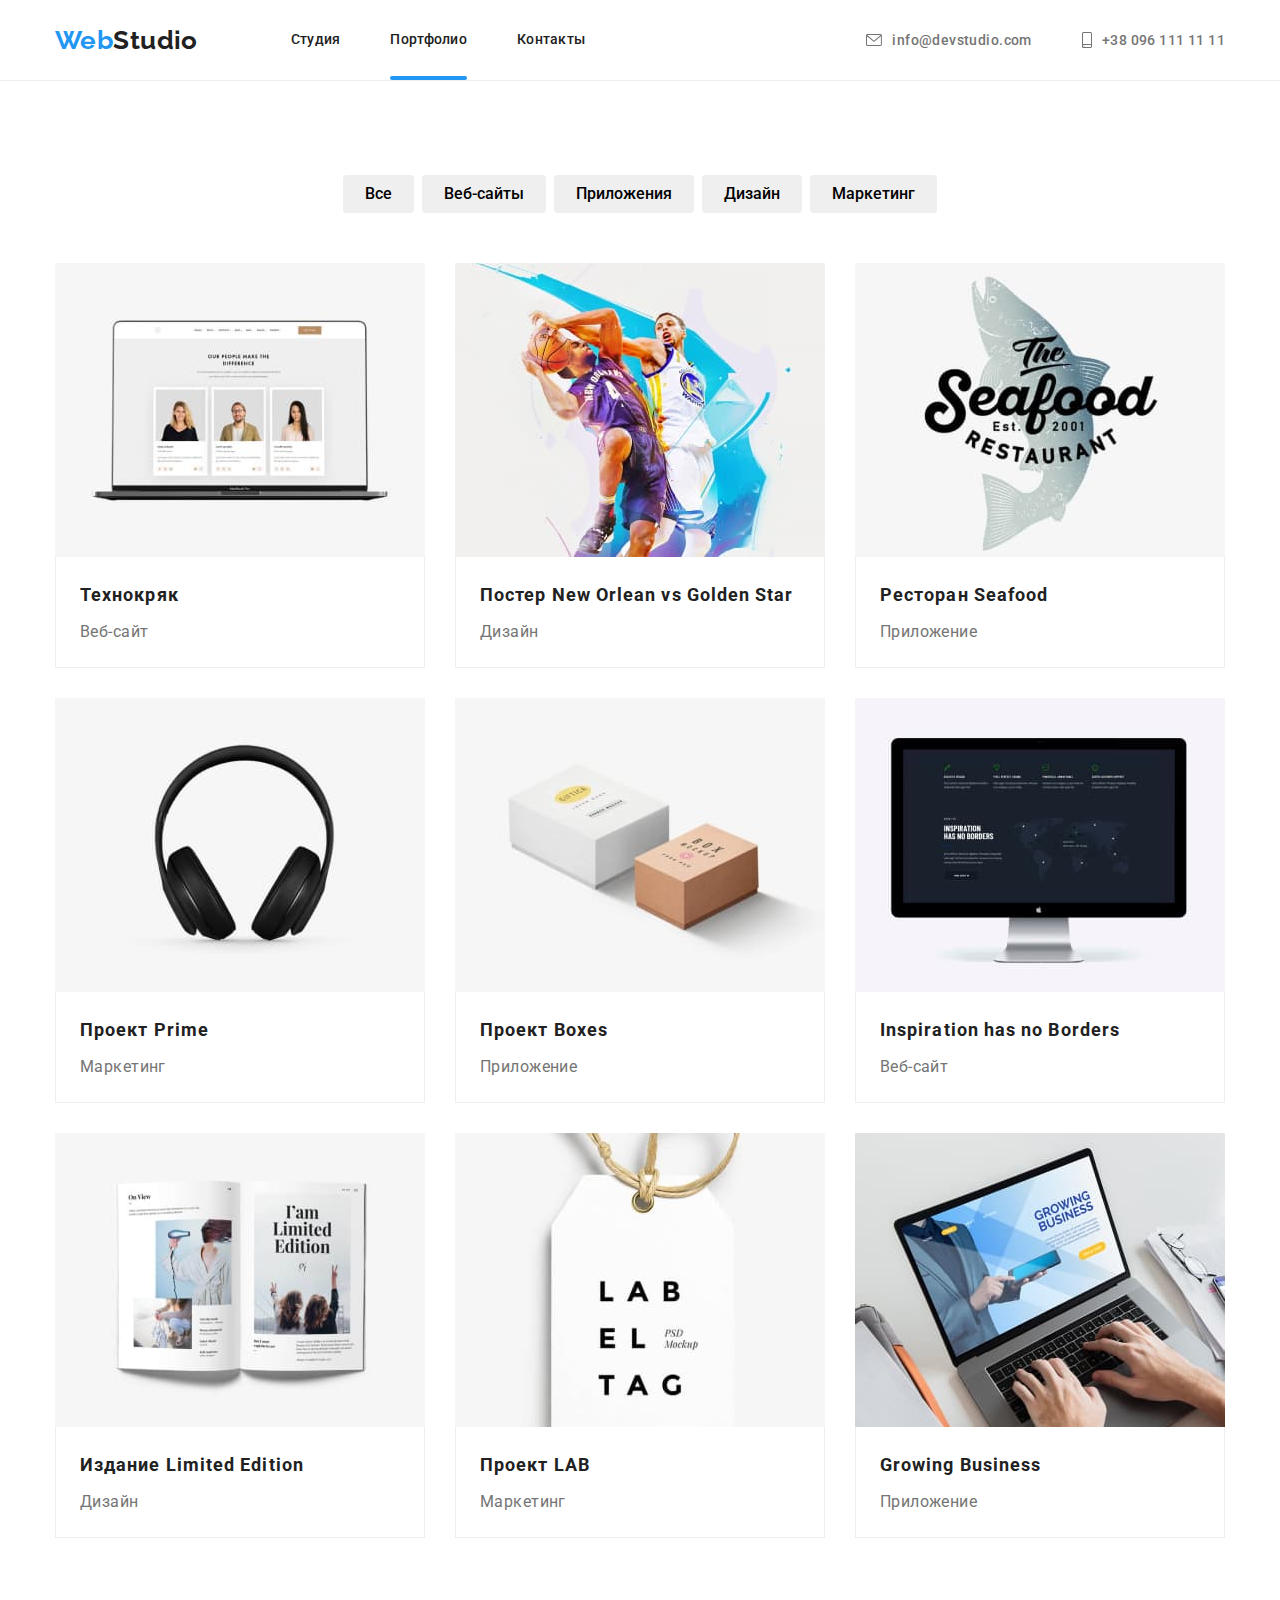
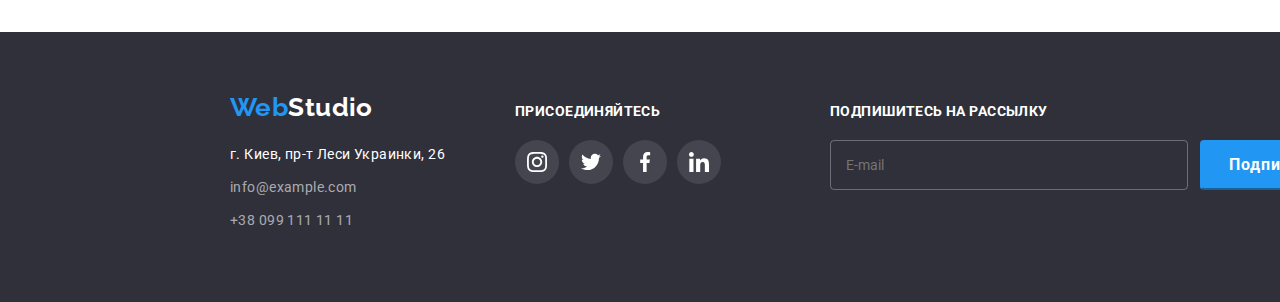
==== commit 9ba14b3e: "done_version1" ====
--- a/portfolio.html
+++ b/portfolio.html
@@ -10,7 +10,7 @@
     <title>Студия</title>
     <link rel="stylesheet" href="https://cdnjs.cloudflare.com/ajax/libs/modern-normalize/1.1.0/modern-normalize.css">
     <link rel="stylesheet" href="./css/styles.css"/>
-    <link rel="stylesheet" href="./sass/main.min.css">
+    <link rel="stylesheet" href="./css/main.min.css">
 </head>
 <body>
 
--- a/css/styles.css
+++ b/css/styles.css
@@ -1,888 +1 @@
-/* :root {
-    --maintext-color:#212121;
-    --secondtext-color:#757575;
-    --accent-color:#2196F3;
-    --light-text-color:#FFFFFF;
-    --background-dark-color:#2F303A;
-    --background-medium-color:#F5F4FA;
-    --background-light-color:#E5E5E5;
-    --background-main-color:#FFFFFF;
-    --typical-margin:30px;
-    --typical-padding:94px;
-    --transition-duration:250ms;
-    --transition-function: cubic-bezier(0.4, 0, 0.2, 1);
-} */
-a {
-    text-decoration:none;
-}
-h1, h2, h3, h4, p, ul {
-    margin: 0;
-    padding-left: 0;
-}
 
-img{
-    display: block;
-    max-width: 100%;
-    height: auto;
-}
-
-textarea {
-    resize: none;
-}
-
-body{
-    /* display: block; */
-    font-family: Roboto, sans-serif;
-    color:var(--maintext-color);
-    font-size: 14px;
-    letter-spacing: 0.03em;
-    background: var(--background-main-color);
-    }
-
-
-    .section {
-    padding-bottom:var(--typical-padding);
-    padding-top:var(--typical-padding);   
-
-    }
-    .container{
-        width: 1200px;
-        padding-left: 15px;
-        /* border: 1px solid black; */
-        padding-right: 15px;
-        margin: 0 auto;
-        /* display: block; */
-    }
-
-    .btn{
-        font-family: inherit;
-        text-align: center;
-        cursor: pointer;
-        border: transparent;
-        border-radius: 4px;
-        /* transition: background var(--transition-duration) var(--transition-function); */
-        }
-        
-        .btn:hover,
-        .btn:focus {
-            background:var(--accent-color);
-            color:var(--light-text-color);
-            box-shadow: 0px 3px 1px rgba(0, 0, 0, 0.1), 0px 1px 2px rgba(0, 0, 0, 0.08), 0px 2px 2px rgba(0, 0, 0, 0.12);
-        }
-            
-        *:hover{
-            transition: background var(--transition-duration) var(--transition-function), color var(--transition-duration) var(--transition-function),
-            box-shadow var(--transition-duration) var(--transition-function);
-        }
-/* -----------------------------------------HEADER------------------------------------------------------ */
-.header {
-/* max-width: 1600px;
-height:80px;
-padding-top: 24px;
-padding-bottom: 25px; */
-border-bottom: 1px solid #EEEEEE;
-
-    
-        }
-        
-.header .container{
-    display: flex;
-    align-items: center;
-    }
-
-.header__nav-item:not(:last-child){
-    margin-right: 50px;
-}
-
-.header__nav-link--active::after{
-content: "";
-position: absolute;
-bottom: 0;
-display: block;
-width: 100%;
-height: 4px;
-background-color: var(--accent-color);
-border-radius: 2px;
-    /* position: absolute;
-    content: "";
-    display: block;
-background-image: url("../images/hover.svg");
-background-repeat: no-repeat;
-background-size: 100%;
-height: 4px;
-width: 100%;
-margin-top: 28px; */
-}
-
-.header__contact:not(:last-child){
-    margin-right: 50px;
-}
-
-.logo-web {
-    display: block;
-    font-family: 'Raleway';
-    font-weight: 700;
-    font-size: 26px;
-    line-height: 1.19;
-    color: var(--accent-color);
-    }
-    
-.header__logo-studio {
-    color: var(--maintext-color);  
-    margin-right: 93px;  
-    }
-.header__nav{
-display: flex;
-font-weight: 500;
-line-height: 1.14;
-letter-spacing: 0.02em;
-
-}
-
-
-.header__nav-link {
-    color: var(--maintext-color);
-    display: block;
-    position: relative;
-    font-weight: 500;
-  font-size: 14px;
-  line-height: 1.14;
-  letter-spacing: 0.02em;
-  padding-top: 32px;
-  padding-bottom: 32px;
-          }
-
-.header__nav-link:hover, 
-.header__contact-link:hover,
-.header__nav-link:focus,
-.header__contact-link:focus {
-    color: var(--accent-color);
-}
-
-.header__nav-link__active{
-    color:var(--accent-color);    
-}
-/* .header__nav-link.current{
-color:var(--accent-color);
-}
- */
-.header__contacts {
-    display: flex;
-    margin-left: auto;
-}
-
-.list{
-list-style: none;
-}
-
-.header__contact-link {
-display: flex;
-align-items: center;
-color: var(--secondtext-color);
-font-weight: 500;
-padding-top: 32px;
-padding-bottom: 32px;
-
-}
-
-.header__contact-icon{
-    fill: currentColor;
-    margin-right: 10px;
-}
-/* .header__contact-link::before{
-    display: inline-flex;
-    content: "";
-    background-size: contain;
-    background-repeat: no-repeat;
-    align-items: center;
-    margin-right: 10px;
-    height: 30px;
-    width: 30px;
-} */
-  /*  .header-contact:nth-child(1)>.header__contact-link::before{
-    //background-image: url("../images/envelope.svg");
-
-} 
-
-.header-contact:nth-child(2)>.header__contact-link::before{
-    background-image: url("../images/smartphone.svg");
-}  */
-/* ---------------------------------------------HERO------------------------------------------- */
-.hero {
-    background:var(--background-dark-color);
-    margin: 0 auto;
-    max-width: 1600px;
-    background-image: linear-gradient(to right, rgba(47, 48, 58, 0.4),rgba(47, 48, 58, 0.4)), url(../images/hero-img.jpg);
-    background-repeat: no-repeat;
-    background-size: cover;
-    padding: 200px 0;
-    }
-
-.hero .container{
-    justify-content: center;
-    }
-
-.hero-title{
-font-weight: 900;
-font-size: 44px;
-line-height: 1,36;
-text-align: center;
-letter-spacing: 0.06em;
-text-transform: uppercase;
-color: var(--light-text-color);
-margin-bottom: var(--typical-margin);
-}
-
-.calltoaction-btn {
-display: flex;
-min-width: 200px;
-height: 50px;
-border-radius: 4px;
-background: var(--accent-color);
-font-family: inherit;
-font-weight: 700;
-font-size: 16px;
-line-height: 1.88;
-letter-spacing: 0.06em;
-align-items: center;
-justify-content: center;
-color: var(--light-text-color);
-margin: auto;
-border-color: var(--accent-color);
-
-}
-
-
-.hero-btn:hover{
-    background: var(--background-medium-color);
-    color: var(--maintext-color);
-}
-/* -----------------------------------------------ADVANTAGES---------------------------------------------- */
-
-.visually-hidden {
-    clip: rect(0 0 0 0);
-    clip-path: inset(50%);
-    height: 1px;
-    overflow: hidden;
-    position: absolute;
-    white-space: nowrap;
-    width: 1px;
-    }
-
-.advantages-list{
-    display: flex;
-}
-
-.advantages-item:not(:first-child){
-    margin-left: 30px;
-}
-
-.h3{
-    font-weight: 700;
-    font-size: 14px;
-    line-height: 1.14;
-    text-transform: uppercase;
-    margin-bottom: 10px;
-}
-.advantages-list-headers{
-
-}
-
-.advantages-list-text{
-    max-width: 270px;
-line-height: 1.71;
-color: var(--secondtext-color);
-}
-
-.advantages-icon{
-width: 270px;
-height: 120px;
-margin-bottom: var(--typical-margin);
-}
-
-.whatwedo{
-    padding-top: 0;
-    }
-
-.whatwedo-list{
-    display: flex;
-}
-
-.whatwedo-item {
-    position: relative;
-}
-
-.whatwedo-item:not(:first-child) {
-    margin-left: var(--typical-margin);
-}
-
-.whatwedo-item-title {
-    position: absolute;
-    display: flex;
-    text-align: center;
-    
-    align-items: center;
-    justify-content: center;
-    margin-bottom: 0;
-    bottom: 0;
-    width: 100%;
-    height: 70px;
-    color: var(--light-text-color);
-    background-color: rgba(47, 48, 58, 0.8);
-    
-}
-    
-    
-.team{
-background: var(--background-medium-color);
-}
-
-.basic-title{
-font-size: 36px;
-line-height: 1.17;
-text-align: center;
-margin-bottom: 50px;
-letter-spacing: 0.03em;
-}
-.team-list{
-    display: flex;
-    flex-basis: calc((100%-120px)/4);
-}
-
-.team-list-item {
-background: #FFFFFF;
-box-shadow: 0px 1px 3px rgba(0, 0, 0, 0.12), 0px 1px 1px rgba(0, 0, 0, 0.14), 0px 2px 1px rgba(0, 0, 0, 0.2);
-border-radius: 0px 0px 4px 4px;
-max-width: 270px;
-
-}
-
-.team-list-item:not(:first-child){
-margin-left: var(--typical-margin);
-}
-
-.team-socmed-list-item:not(:first-child){
-margin-left: 10px;
-}
-
-.team-desctiption-text{
-    padding: 30px 32px;
-
-}
-.team-list-photo {
-    /* margin-bottom: var(--typical-margin); */
-}
-
-.team-list-header{
-font-weight: 500;
-font-size: 16px;
-line-height: 1.19;
-text-align: center;
-margin-bottom: 10px;
-}
-
-.team-list-text{
-    font-size: 16px;
-    line-height: 1.19;
-    text-align: center;
-    color:var(--secondtext-color);
-    margin-bottom: 16px;
-}
-
-.team-socmed-list{
-    display: flex;
-    /* margin-bottom: 30px; */
-}
-
-.social-link{
-    display: flex;
-    height: 44px;
-    width: 44px;
-    background-position: center;
-    border-radius: 50%;
-    justify-content: center;
-    align-items: center;
-    color:#AFB1B8;
-        
-}
-.team-socmed-item{
-    background-color: var(--background-main-color);
-    
-}
-
-.social-icon{
-    width: 20px;
-    height: 20px;
-    fill: currentColor;
-}
-.team-socmed-item:not(:first-child) {
-margin-left: 10px;}
-
-.team-socmed-item:hover{
-    color: var(--light-text-color);
-    background-color: var(--accent-color);
-}
-/* -----------------------CLIENTS------------------------- */
-.clients-list{
-display: flex;
-}
-
-.clients-item:not(:first-child){
-margin-left: var(--typical-margin);
-}
-
-.clients-link{
-display: flex;
-width: 170px;
-height: 92px;
-border: 1px solid #AFB1B8;
-box-sizing: border-box;
-border-radius: 4px;
-color: #AFB1B8;
-justify-content: center;
-}
-
-
-.clients-icon{
-align-self: center;    
-fill:currentColor;
-/* height: 40px; */
-}
-
-.clients-link:hover{
-    color: var(--accent-color);
-    border: 1px solid var(--accent-color);
-}
-
-.footer .container{
-    display: flex;
-    
-    }
-.footer{
-    background: var(--background-dark-color);
-    padding: 60px 215px;
- }
-
-.footer__wrap{
-    display: flex;
-    /* justify-content: space-between; */
-    align-items: baseline;
-}
-
-
-.footer__title{
-    color: var(--light-text-color);
-    margin-bottom: 20px;
-    display: block;
-}
-
-.footer__contact-item:nth-child(3){
-margin-bottom: 0;
-}
-
-
-.subscription__inp {
-outline: none;
-display: block;
-width: 358px;
-Height: 50px;
-border: 1px solid rgba(255, 255, 255, 0.3);
-border-radius: 4px;    
-background-color: transparent;
-padding: 15px;
-color: var(--light-text-color);
-}
-
-.footer__social{
-    margin-left: 70px;
-}
-.footer__social-list{
-    display: flex;
-}
-
-.footer__social-item:not(:first-child){
-margin-left: 10px;
-}
-
-.footer__social-link{
-background-color: rgba(255, 255, 255, 0.1);
-color: var(--light-text-color);
-}
-
-.footer__social-link:hover,
-.footer__social-link:focus{
-background-color: var(--accent-color);
-}
-
-.footer-socmed-icon{
- fill: currentColor;
-/* background-color: rgba(255, 255, 255, 0.1); */
-}
-
-.footer__logo-web{
-margin-bottom: 20px;
-}
-
-.footer__logo-studio{
-    color: var(--background-main-color);    
-}
-
-.footer__contact-link {
-font-style: normal;
-display: block;
-font-weight: 400;
-line-height: 1.71;
-margin-bottom: 9px;
-}
-
-
-.footer__contact-link--address {
-color: var(--light-text-color);
-}
-
-.footer__contact-link--contact{
-color: rgba(255, 255, 255, 0.6);
-}
-
-.footer__contact-link:hover,
-.footer__contact-link:focus {
-color: var(--accent-color);
-}
-
-.subscription{
-    margin-left: auto;
-}
-.subscription__form{
-display: flex;
-align-items: baseline;
-}
-
-.subscription__btn {
-    margin-left: 12px;
-}
-
-.subscription__svg{
-    display: inline-block;
-    height: 24px;
-    width: 24px;
-    margin-left: 10px;
-    
-}
-/* .subscribe-btn::after {
-    content: '';
-    width: 24px;
-    height: 24px;
-    margin-left: 10px;
-    background-image: url("../images/send.svg");
-}
- */
-.portfolio-list-btn{
-    display: flex;
-    justify-content: center;
-    margin-bottom: 50px;
-}
-
-.portfolio-list-projects{
-display: flex;
-flex-wrap: wrap;
-margin-left: -30px;
-margin-bottom: -30px;
-}
-
-.portfolio-item{
-    margin-left: var(--typical-margin);
-    margin-bottom: var(--typical-margin);
-    flex-basis: calc((100% - 90px) / 3);
-    }
-
-
-.portfolio-img-wrap{
-    position: relative;
-    overflow: hidden;
-    /* padding: 63px 24px; */
-    }
-
-    .portfolio-overlay-content{
-        padding: 63px 24px;
-        Font-size: 18px;
-        Line-height: 1.56;
-        color: var(--light-text-color);
-        Letter spacing: 0.03;
-    }
-    
-.portfolio-overlay {
-position: absolute;
-background-color: var(--accent-color);
-width: 100%;
-height: 100%;
-transform: translateY(0);
-transition: transform var(--transition-duration) var(--transition-function);
-}
-
-
-.portfolio-link:hover .portfolio-overlay{
-transform: translateY(-100%);
-}
-
-.portfolio-list-title {
-font-size: 18px;
-line-height: 2;
-letter-spacing: 0.06em;
-color: var(--maintext-color);
-margin-bottom: 4px;
-}
-
-.portfolio-list-text{
-font-weight: 400;
-font-size: 16px;
-line-height: 1.88;
-color:var(--secondtext-color);
-}
-
-.portfolio-description{
-    padding: 0;
-    box-sizing: border-box;
-    padding: 20px 24px;
-    border-left: 1px solid #EEEEEE;
-    border-right: 1px solid #EEEEEE;;
-    border-bottom: 1px solid #EEEEEE;;
-}
- .portfolio-link{
-    text-decoration:none;
-    
-} 
-
-.portfolio-link:hover{
-    display: block;
-    box-shadow: 0px 1px 1px rgba(0, 0, 0, 0.12), 0px 4px 4px rgba(0, 0, 0, 0.06), 1px 4px 6px rgba(0, 0, 0, 0.16);
-    
-}
-
-.portfolio-btn-item {
-display: flex;    
-height: 38px;
-padding: 6px 22px;
-font-weight: 500;
-font-size: 16px;
-line-height: 1.63;
-}
-
-.portfolio-btn-list:not(:first-child){
-    margin-left: 8px;
-}
-
-.backdrop {
-    position: fixed;
-    top: 0;
-    left: 0;
-    background-color: rgba(0, 0, 0, 0.2);
-    width: 100%;
-    height: 100%;
-    transition: opacity var(--transition-duration) var(--transition-function), visibility var(--transition-duration) var(--transition-function);
-    /* transition: opacity var(--transition-duration) var(--transition-function); */
-}
-
-
-.modal{
-padding: 40px;
-position: absolute;
-top: 50%;
-left: 50%;
-transform: translate(-50%, -50%);
-width: 528px;
-min-height: 581px;
-background-color: var(--background-main-color);
-border-radius: 4px;
-}
-
-.application{
-    
-}
-
-.application-title{
-font-weight: 700;
-font-size: 20px;
-line-height: 1.15;
-text-align: center;
-letter-spacing: 0.03em;
-color: var(--maintext-color);
-margin-bottom: 12px;
-}
-
-.form-field{
-/* outline: 1px solid teal; */
-position: relative;
-}
-
-.form-field:not(:last-child){
-    margin-bottom: 10px;
-}
-
-.form-field:nth-child(4) {
-    margin-bottom: 20px;
-}
-
-.form-field:nth-child(5){
-margin-bottom: 30px;}
-
-.application-comment{
-outline: none;
-display: block;    
-width: 100%;
-height: 120px;
-margin-top: 4px;
-border: 1px solid rgba(33, 33, 33, 0.2);
-border-radius: 4px;
-padding: 12px 16px;
-transition: border-color var(--transition-duration) var(--transition-function);
-}
-
-.application-input-title{
-    display: flex;
-    flex-direction: column;
-    font-weight: 400;
-font-size: 12px;
-line-height: 1.17;
-letter-spacing: 0.01em;
-color: var(--secondtext-color);    
-}
-
-
-.application-input-title:hover .app-svg{
-    fill: var(--accent-color);
-}
-
-.application-input-title:hover .application-input{
-    border-color: var(--accent-color);
-}
-
-.form-field:focus-within .app-svg{
-    fill: var(--accent-color);
-}
-
-.form-field:focus-within > .application-input{
-    border-color: var(--accent-color);
-}
-
-.application-input:focus-visible{
-    border-color: var(--accent-color);
-}
-
-.application-input-title:hover .application-comment{
-    border-color: var(--accent-color);
-    
-}
-
-.application-input{
-    outline: none;
-    margin-top: 4px;
-    width: 100%;
-    padding: 15px 15px 15px 35px;
-    /* height: 40px; */
-    border: 1px solid rgba(33, 33, 33, 0.2);
-    border-radius: 4px;
-    transition: border-color var(--transition-duration) var(--transition-function);
-    }
-
-    .application label{
-    /* margin-bottom: 4px; */
-}
-
-.check-label{
-    font-weight: 400;
-    font-size: 14px;
-    line-height: 1.71;
-    letter-spacing: 0.03em;
-    color: var(--secondtext-color);
-    display: flex;
-    align-items: baseline;
-    justify-content: center;
-}
-
-/* .check-label::before{
-    content: '';
-    width: 16px;
-    height: 15px;
-    border: 2px solid var(--maintext-color);
-    border-radius: 2px;
-    margin-right: 5px;
-}
-
-.input-check:checked +.check-label::before{
-    background-color: var(--accent-color);
-    border-color: var(--accent-color);
-    background-image: url('../images/check.svg');
-    background-repeat: no-repeat;
-    background-position: center;
-}
- */
-.app-svg{
-    position: absolute;
-    bottom: 14px;
-    left: 15px;
-    height: 18px;
-    width: 18px;
-    fill: var(--maintext-color);
-    transition: fill var(--transition-duration) var(--transition-function);
-}
-
-.check-label{
-
-}
-
-.check-svg{
-    width: 16px;
-    height: 15px;
-    border: 2px solid var(--maintext-color);
-    border-radius: 2px;
-    margin-right: 5px;
-    fill: transparent;
-}
-
-.input-check:checked +.check-label svg{
-    background-color: var(--accent-color);
-    border-color: var(--accent-color);
-    fill: var(--light-text-color);
-}
-
-.appl-btn{
-    border: none;
-}
-
-.backdrop.is-hidden {
-    visibility:hidden;
-    opacity: 0;
-    pointer-events: none;
-}
-
-.modal-close-btn {
-    position: absolute;
-    right: 8px;
-    top: 8px;
-    width: 30px;
-    height: 30px;
-    border-radius: 50%;
-    border: 1px solid rgba(0, 0, 0, 0.1);
-    background-color: transparent;
-    padding: 9px 10px;
-    /* background-image: url("../images/symbol-defs.svg#icon-close-black"); */
-
-}
-
-.policy-link{
-    color: var(--accent-color);
-    text-decoration:underline;
-}
-.modal-close-btn-img {
-    position: absolute;
-    height: 18px;
-    width: 18px;
-    top: 50%;
-    left: 50%;
-    transform: translate(-50%, -50%);
-    transition: fill var(--transition-duration) var(--transition-function);
-    }
-
-.modal-close-btn-img:hover{
-    fill: var(--accent-color);
-}
--- a/css/main.min.css
+++ b/css/main.min.css
@@ -0,0 +1 @@
+:root{--maintext-color:#212121;--secondtext-color:#757575;--accent-color:#2196F3;--light-text-color:#FFFFFF;--background-dark-color:#2F303A;--background-medium-color:#F5F4FA;--background-light-color:#E5E5E5;--background-main-color:#FFFFFF;--typical-margin:30px;--typical-padding:94px;--transition-duration:250ms;--transition-function: cubic-bezier(0.4, 0, 0.2, 1)}a{text-decoration:none}h1,h2,h3,h4,p,ul{margin:0;padding-left:0}img{display:block;max-width:100%;height:auto}textarea{resize:none}body{font-family:Roboto,sans-serif;color:var(--maintext-color);font-size:14px;letter-spacing:.03em;background:var(--background-main-color)}.list{list-style:none}.h3{font-weight:700;font-size:14px;line-height:1.14;text-transform:uppercase;margin-bottom:10px}*:hover{transition:background var(--transition-duration) var(--transition-function),color var(--transition-duration) var(--transition-function),box-shadow var(--transition-duration) var(--transition-function)}.basic-title{font-size:36px;line-height:1.17;text-align:center;margin-bottom:50px;letter-spacing:.03em}.visually-hidden{clip:rect(0 0 0 0);clip-path:inset(50%);height:1px;overflow:hidden;position:absolute;white-space:nowrap;width:1px}.section{padding-bottom:var(--typical-padding);padding-top:var(--typical-padding)}.container{width:1200px;padding-left:15px;padding-right:15px;margin:0 auto}.btn{font-family:inherit;text-align:center;cursor:pointer;border:rgba(0,0,0,0);border-radius:4px}.btn:hover,.btn:focus{background:var(--accent-color);color:var(--light-text-color);box-shadow:0px 3px 1px rgba(0,0,0,.1),0px 1px 2px rgba(0,0,0,.08),0px 2px 2px rgba(0,0,0,.12)}.calltoaction-btn{display:flex;min-width:200px;height:50px;border-radius:4px;background:var(--accent-color);font-family:inherit;font-weight:700;font-size:16px;line-height:1.88;letter-spacing:.06em;align-items:center;justify-content:center;color:var(--light-text-color);margin:auto;border-color:var(--accent-color)}.hero-btn:hover{background:var(--background-medium-color);color:var(--maintext-color)}.social-link{display:flex;height:44px;width:44px;background-position:center;border-radius:50%;justify-content:center;align-items:center;color:#afb1b8}.header{border-bottom:1px solid #eee}.header .container{display:flex;align-items:center}.header__nav-item:not(:last-child){margin-right:50px}.header__nav-link--active::after{content:"";position:absolute;bottom:0;display:block;width:100%;height:4px;background-color:var(--accent-color);border-radius:2px}.header__contact:not(:last-child){margin-right:50px}.logo-web{display:block;font-family:"Raleway";font-weight:700;font-size:26px;line-height:1.19;color:var(--accent-color)}.header__logo-studio{color:var(--maintext-color);margin-right:93px}.header__nav{display:flex;font-weight:500;line-height:1.14;letter-spacing:.02em}.header__nav-link{color:var(--maintext-color);display:block;position:relative;font-weight:500;font-size:14px;line-height:1.14;letter-spacing:.02em;padding-top:32px;padding-bottom:32px}.header__nav-link:hover,.header__contact-link:hover,.header__nav-link:focus,.header__contact-link:focus{color:var(--accent-color)}.header__nav-link__active{color:var(--accent-color)}.header__contacts{display:flex;margin-left:auto}.header__contact-link{display:flex;align-items:center;color:var(--secondtext-color);font-weight:500;padding-top:32px;padding-bottom:32px}.header__contact-icon{fill:currentColor;margin-right:10px}.hero{background:var(--background-dark-color);margin:0 auto;max-width:1600px;background-image:linear-gradient(to right, rgba(47, 48, 58, 0.4), rgba(47, 48, 58, 0.4)),url(../images/hero-img.jpg);background-repeat:no-repeat;background-size:cover;padding:200px 0}.hero .container{justify-content:center}.hero-title{font-weight:900;font-size:44px;line-height:1,36;text-align:center;letter-spacing:.06em;text-transform:uppercase;color:var(--light-text-color);margin-bottom:var(--typical-margin)}.advantages-list{display:flex}.advantages-item:not(:first-child){margin-left:30px}.advantages-list-text{max-width:270px;line-height:1.71;color:var(--secondtext-color)}.advantages-icon{width:270px;height:120px;margin-bottom:var(--typical-margin)}.whatwedo{padding-top:0}.whatwedo-list{display:flex}.whatwedo-item{position:relative}.whatwedo-item:not(:first-child){margin-left:var(--typical-margin)}.whatwedo-item-title{position:absolute;display:flex;text-align:center;align-items:center;justify-content:center;margin-bottom:0;bottom:0;width:100%;height:70px;color:var(--light-text-color);background-color:rgba(47,48,58,.8)}.team{background:var(--background-medium-color)}.team-list{display:flex;flex-basis:calc((100% - 120px)/4)}.team-list-item{background:#fff;box-shadow:0px 1px 3px rgba(0,0,0,.12),0px 1px 1px rgba(0,0,0,.14),0px 2px 1px rgba(0,0,0,.2);border-radius:0px 0px 4px 4px;max-width:270px}.team-list-item:not(:first-child){margin-left:var(--typical-margin)}.team-socmed-list-item:not(:first-child){margin-left:10px}.team-desctiption-text{padding:30px 32px}.team-list-header{font-weight:500;font-size:16px;line-height:1.19;text-align:center;margin-bottom:10px}.team-list-text{font-size:16px;line-height:1.19;text-align:center;color:var(--secondtext-color);margin-bottom:16px}.team-socmed-list{display:flex}.team-socmed-item{background-color:var(--background-main-color)}.social-icon{width:20px;height:20px;fill:currentColor}.team-socmed-item:not(:first-child){margin-left:10px}.team-socmed-item:hover{color:var(--light-text-color);background-color:var(--accent-color)}.clients-list{display:flex}.clients-item:not(:first-child){margin-left:var(--typical-margin)}.clients-link{display:flex;width:170px;height:92px;border:1px solid #afb1b8;box-sizing:border-box;border-radius:4px;color:#afb1b8;justify-content:center}.clients-icon{align-self:center;fill:currentColor}.clients-link:hover{color:var(--accent-color);border:1px solid var(--accent-color)}.footer .container{display:flex}.footer{background:var(--background-dark-color);padding:60px 215px}.footer__wrap{display:flex;align-items:baseline}.footer__title{color:var(--light-text-color);margin-bottom:20px;display:block}.footer__contact-item:nth-child(3){margin-bottom:0}.footer__social{margin-left:70px}.footer__social-list{display:flex}.footer__social-item:not(:first-child){margin-left:10px}.footer__social-link{background-color:rgba(255,255,255,.1);color:var(--light-text-color)}.footer__social-link:hover,.footer__social-link:focus{background-color:var(--accent-color)}.footer-socmed-icon{fill:currentColor}.footer__logo-web{margin-bottom:20px}.footer__logo-studio{color:var(--background-main-color)}.footer__contact-link{font-style:normal;display:block;font-weight:400;line-height:1.71;margin-bottom:9px}.footer__contact-link--address{color:var(--light-text-color)}.footer__contact-link--contact{color:rgba(255,255,255,.6)}.footer__contact-link:hover,.footer__contact-link:focus{color:var(--accent-color)}.subscription__inp{outline:none;display:block;width:358px;Height:50px;border:1px solid rgba(255,255,255,.3);border-radius:4px;background-color:rgba(0,0,0,0);padding:15px;color:var(--light-text-color)}.subscription{margin-left:auto}.subscription__form{display:flex;align-items:baseline}.subscription__btn{margin-left:12px}.subscription__svg{display:inline-block;height:24px;width:24px;margin-left:10px}.portfolio-list-btn{display:flex;justify-content:center;margin-bottom:50px}.portfolio-list-projects{display:flex;flex-wrap:wrap;margin-left:-30px;margin-bottom:-30px}.portfolio-item{margin-left:var(--typical-margin);margin-bottom:var(--typical-margin);flex-basis:calc((100% - 90px)/3)}.portfolio-img-wrap{position:relative;overflow:hidden}.portfolio-overlay-content{padding:63px 24px;Font-size:18px;Line-height:1.56;color:var(--light-text-color);letter-spacing:.03em}.portfolio-overlay{position:absolute;background-color:var(--accent-color);width:100%;height:100%;transform:translateY(0);transition:transform var(--transition-duration) var(--transition-function)}.portfolio-link:hover .portfolio-overlay{transform:translateY(-100%)}.portfolio-list-title{font-size:18px;line-height:2;letter-spacing:.06em;color:var(--maintext-color);margin-bottom:4px}.portfolio-list-text{font-weight:400;font-size:16px;line-height:1.88;color:var(--secondtext-color)}.portfolio-description{padding:0;box-sizing:border-box;padding:20px 24px;border-left:1px solid #eee;border-right:1px solid #eee;border-bottom:1px solid #eee}.portfolio-link{text-decoration:none}.portfolio-link:hover{display:block;box-shadow:0px 1px 1px rgba(0,0,0,.12),0px 4px 4px rgba(0,0,0,.06),1px 4px 6px rgba(0,0,0,.16)}.portfolio-btn-item{display:flex;height:38px;padding:6px 22px;font-weight:500;font-size:16px;line-height:1.63}.portfolio-btn-list:not(:first-child){margin-left:8px}.backdrop{position:fixed;top:0;left:0;background-color:rgba(0,0,0,.2);width:100%;height:100%;transition:opacity var(--transition-duration) var(--transition-function),visibility var(--transition-duration) var(--transition-function)}.modal{padding:40px;position:absolute;top:50%;left:50%;transform:translate(-50%, -50%);width:528px;min-height:581px;background-color:var(--background-main-color);border-radius:4px}.application-title{font-weight:700;font-size:20px;line-height:1.15;text-align:center;letter-spacing:.03em;color:var(--maintext-color);margin-bottom:12px}.form-field{position:relative}.form-field:not(:last-child){margin-bottom:10px}.form-field:nth-child(4){margin-bottom:20px}.form-field:nth-child(5){margin-bottom:30px}.application-comment{outline:none;display:block;width:100%;height:120px;margin-top:4px;border:1px solid rgba(33,33,33,.2);border-radius:4px;padding:12px 16px;transition:border-color var(--transition-duration) var(--transition-function)}.application-input-title{display:flex;flex-direction:column;font-weight:400;font-size:12px;line-height:1.17;letter-spacing:.01em;color:var(--secondtext-color)}.application-input-title:hover .app-svg{fill:var(--accent-color)}.application-input-title:hover .application-input{border-color:var(--accent-color)}.form-field:focus-within .app-svg{fill:var(--accent-color)}.form-field:focus-within>.application-input{border-color:var(--accent-color)}.application-input:focus-visible{border-color:var(--accent-color)}.application-input-title:hover .application-comment{border-color:var(--accent-color)}.application-input{outline:none;margin-top:4px;width:100%;padding:15px 15px 15px 35px;border:1px solid rgba(33,33,33,.2);border-radius:4px;transition:border-color var(--transition-duration) var(--transition-function)}.check-label{font-weight:400;font-size:14px;line-height:1.71;letter-spacing:.03em;color:var(--secondtext-color);display:flex;align-items:baseline;justify-content:center}.app-svg{position:absolute;bottom:14px;left:15px;height:18px;width:18px;fill:var(--maintext-color);transition:fill var(--transition-duration) var(--transition-function)}.check-svg{width:16px;height:15px;border:2px solid var(--maintext-color);border-radius:2px;margin-right:5px;fill:rgba(0,0,0,0)}.input-check:checked+.check-label svg{background-color:var(--accent-color);border-color:var(--accent-color);fill:var(--light-text-color)}.appl-btn{border:none}.backdrop.is-hidden{visibility:hidden;opacity:0;pointer-events:none}.modal-close-btn{position:absolute;right:8px;top:8px;width:30px;height:30px;border-radius:50%;border:1px solid rgba(0,0,0,.1);background-color:rgba(0,0,0,0);padding:9px 10px}.policy-link{color:var(--accent-color);text-decoration:underline}.modal-close-btn-img{position:absolute;height:18px;width:18px;top:50%;left:50%;transform:translate(-50%, -50%);transition:fill var(--transition-duration) var(--transition-function)}.modal-close-btn-img:hover{fill:var(--accent-color)}/*# sourceMappingURL=main.min.css.map */